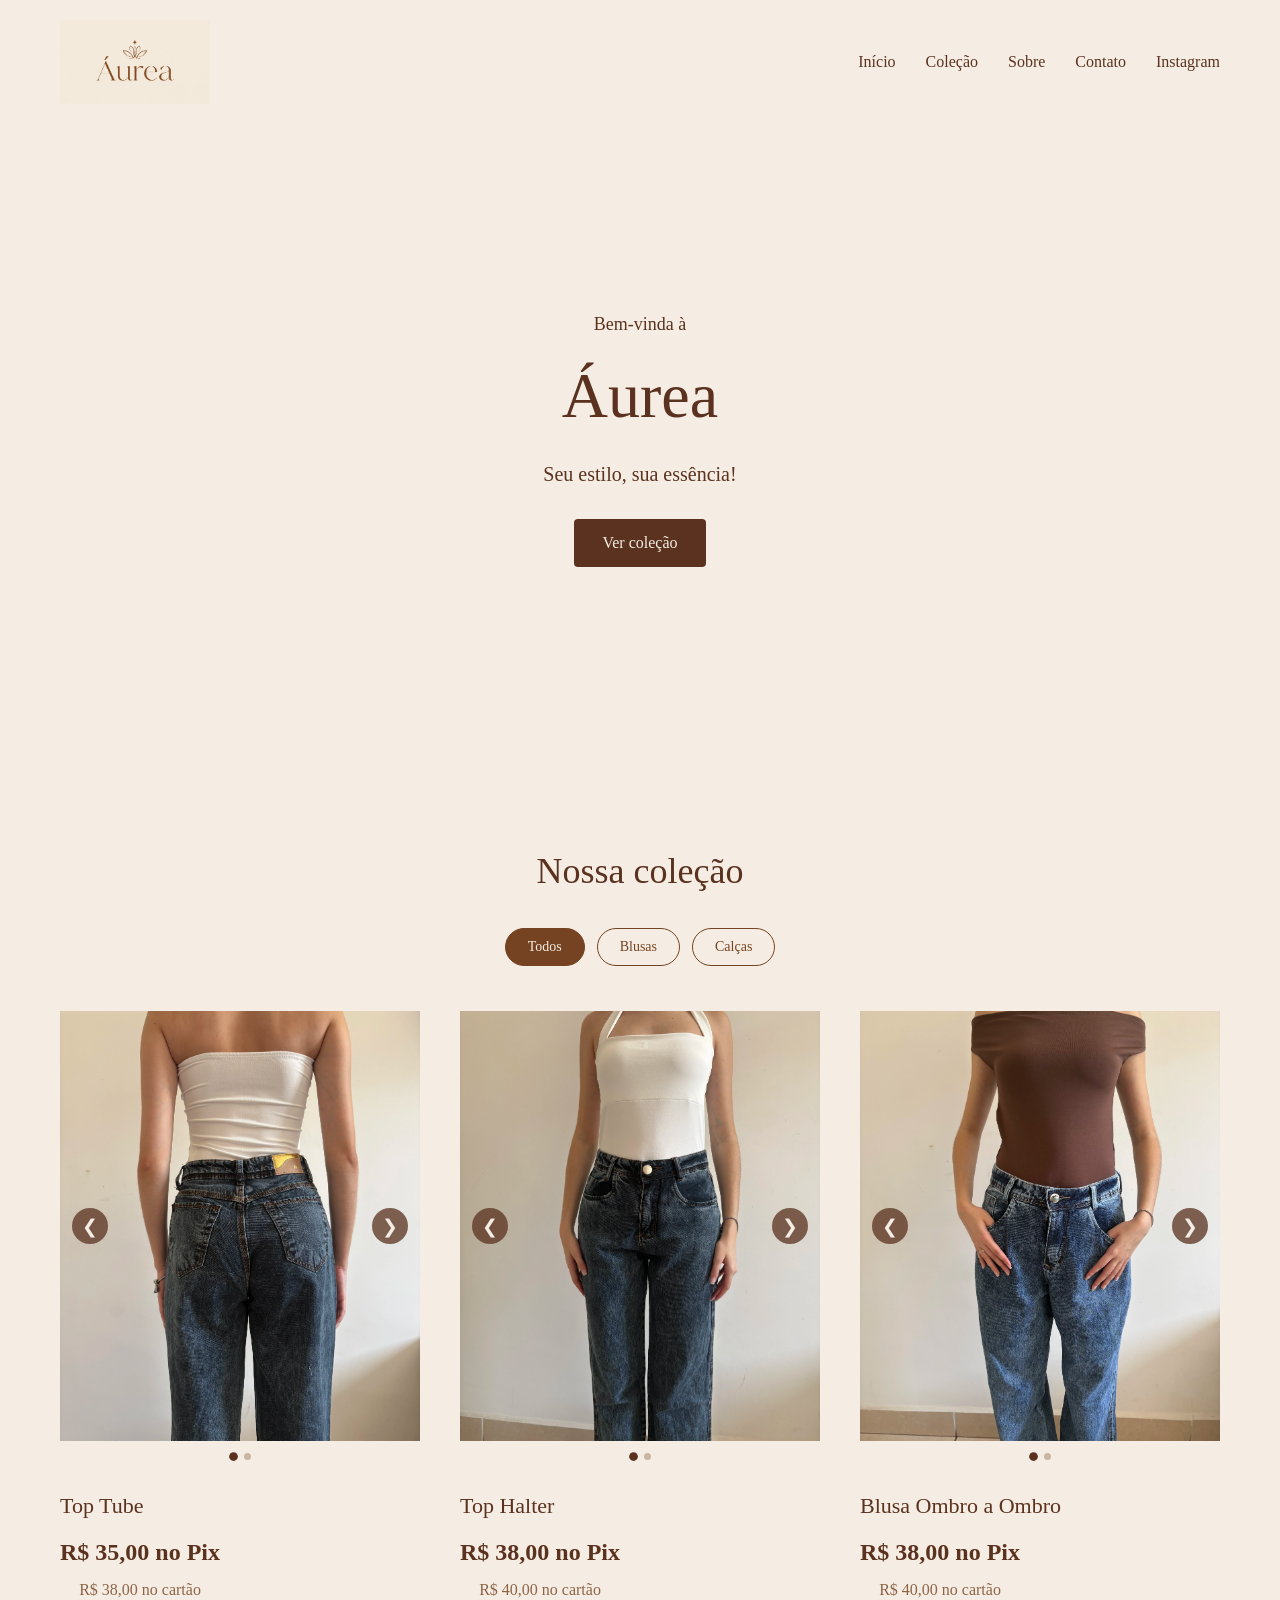
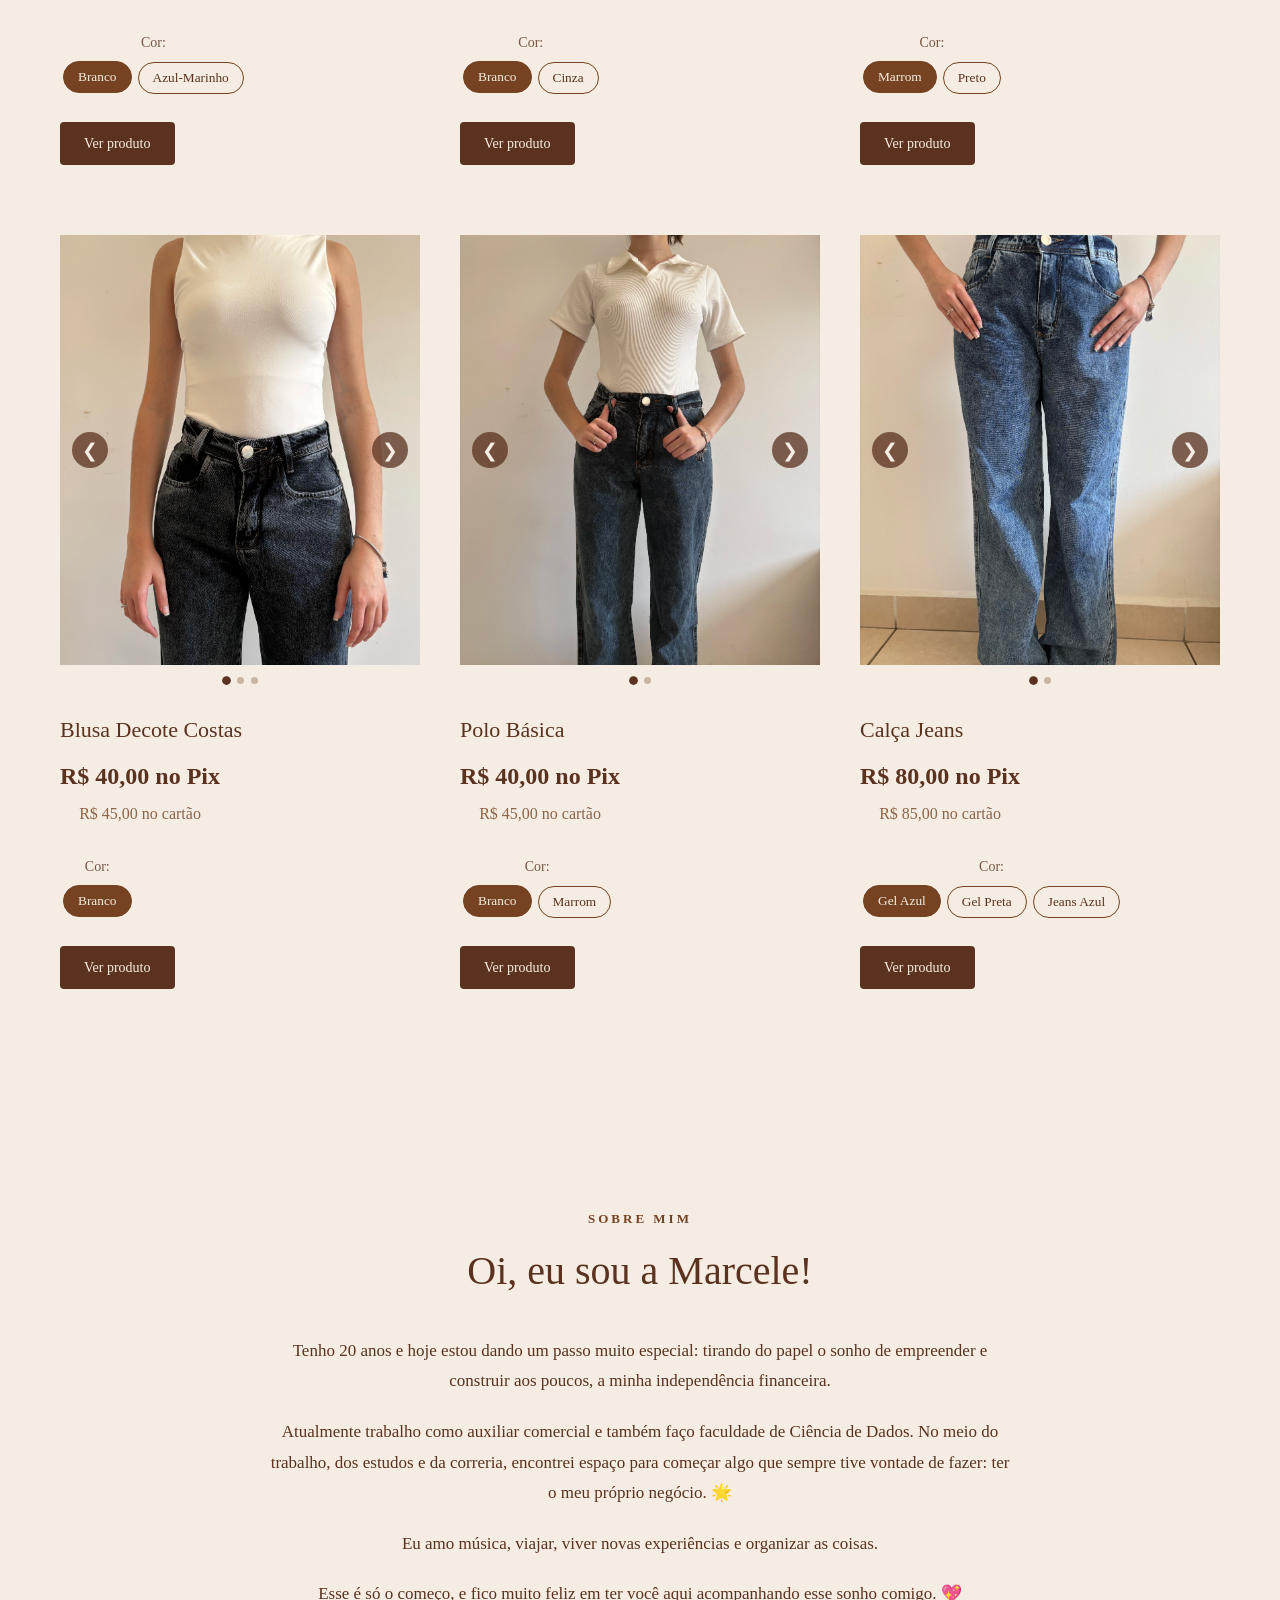
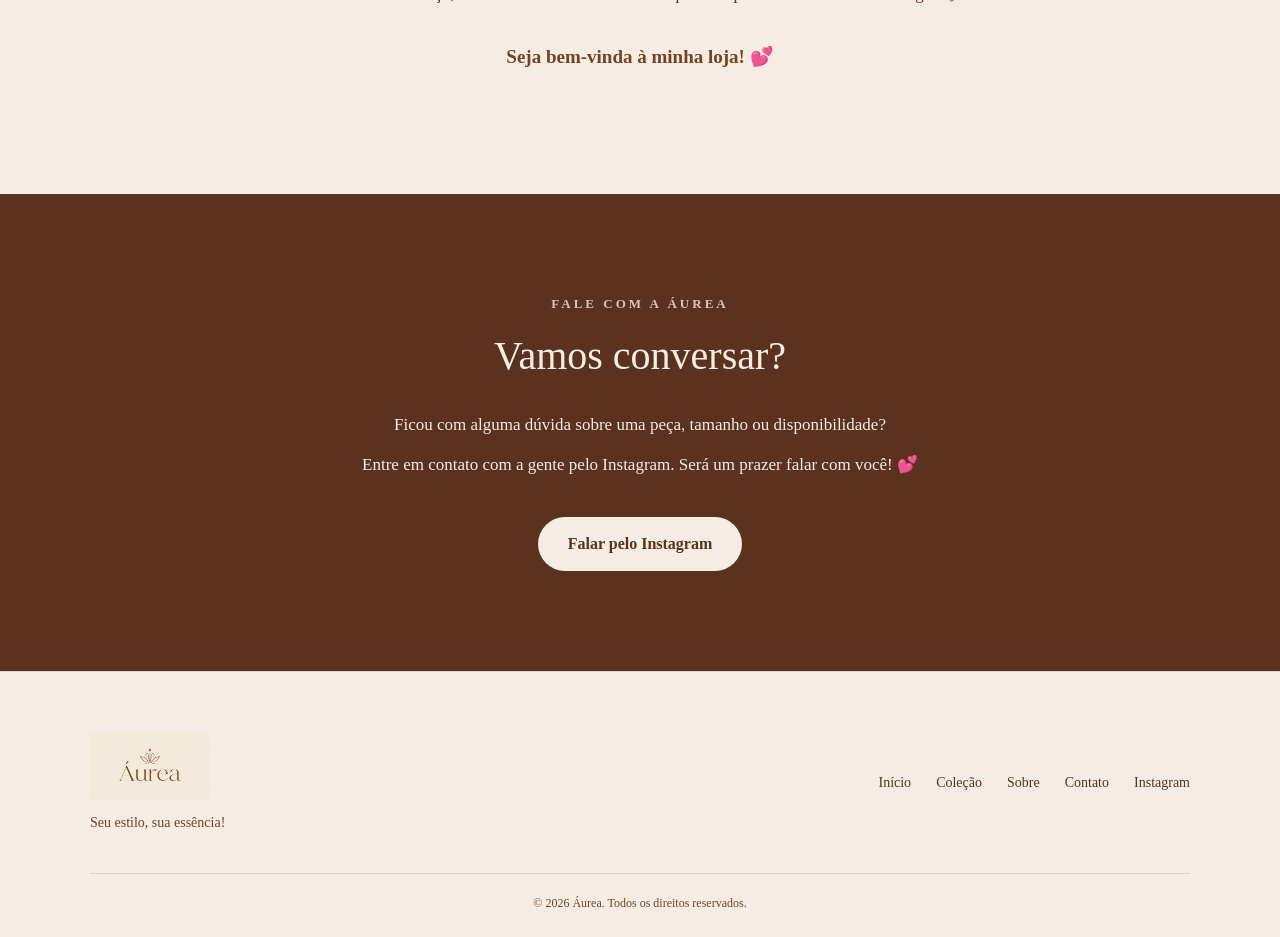
==== index.html @ 88d7d61d "Primeira versão do site Áurea" ====
<!DOCTYPE html>
<html lang="pt-BR">

<head>

    <!-- Configurações básicas da página -->
    <meta charset="UTF-8">

    <!-- Faz o site se adaptar ao celular -->
    <meta
        name="viewport"
        content="width=device-width, initial-scale=1.0"
    >

    <title>Áurea</title>

    <!-- Arquivo onde está todo o estilo do site -->
    <link rel="stylesheet" href="css/style.css">

</head>


<body>

    <!-- ==========================================
         CABEÇALHO
         ========================================== -->

    <header>

        <!-- Logo da Áurea -->
        <a href="index.html" class="logo">

            <img
                src="assets/images/logo/aurea-logo.png"
                alt="Logo Áurea"
            >

        </a>


        <!-- Botão que aparece somente no celular -->
        <button
            class="menu-mobile"
            type="button"
            aria-label="Abrir menu"
            aria-expanded="false"
        >
            ☰
        </button>


        <!-- Menu principal -->
        <nav id="menu-navegacao">

            <a href="#inicio">
                Início
            </a>

            <a href="#colecao">
                Coleção
            </a>

            <a href="#sobre">
                Sobre
            </a>

            <a href="#contato">
                Contato
            </a>

            <a
                href="https://www.instagram.com/useaurea.m/"
                target="_blank"
                rel="noopener noreferrer"
            >
                Instagram
            </a>

        </nav>

    </header>


    <main>

        <!-- ==========================================
             PARTE PRINCIPAL DO SITE
             ========================================== -->

        <section id="inicio">

            <p>
                Bem-vinda à
            </p>

            <h1>
                Áurea
            </h1>

            <p>
                Seu estilo, sua essência!
            </p>

            <a href="#colecao">
                Ver coleção
            </a>

        </section>


        <!-- ==========================================
             COLEÇÃO
             ========================================== -->

        <section id="colecao">

            <h2>
                Nossa coleção
            </h2>


            <!-- Botões para filtrar os produtos -->

            <div class="filtros-produtos">

                <button
                    type="button"
                    class="filtro ativo"
                    data-categoria="Todos"
                >
                    Todos
                </button>

                <button
                    type="button"
                    class="filtro"
                    data-categoria="Blusas"
                >
                    Blusas
                </button>

                <button
                    type="button"
                    class="filtro"
                    data-categoria="Calças"
                >
                    Calças
                </button>

            </div>


            <!--
                O JavaScript vai colocar os produtos
                aqui automaticamente.
            -->

            <div class="produtos"></div>

        </section>


        <!-- ==========================================
             SOBRE A MARCELE / ÁUREA
             ========================================== -->

        <section
            id="sobre"
            class="secao-sobre"
        >

            <div class="sobre-conteudo">

                <p class="sobre-subtitulo">
                    SOBRE MIM
                </p>

                <h2>
                    Oi, eu sou a Marcele!
                </h2>

                <p>
                    Tenho 20 anos e hoje estou dando
                    um passo muito especial: tirando
                    do papel o sonho de empreender e
                    construir aos poucos, a minha
                    independência financeira.
                </p>

                <p>
                    Atualmente trabalho como auxiliar
                    comercial e também faço faculdade
                    de Ciência de Dados. No meio do
                    trabalho, dos estudos e da correria,
                    encontrei espaço para começar algo
                    que sempre tive vontade de fazer:
                    ter o meu próprio negócio. 🌟
                </p>

                <p>
                    Eu amo música, viajar, viver novas
                    experiências e organizar as coisas.
                </p>

                <p>
                    Esse é só o começo, e fico muito
                    feliz em ter você aqui acompanhando
                    esse sonho comigo. 💖
                </p>

                <p>
                    Seja bem-vinda à minha loja! 💕
                </p>

            </div>

        </section>


        <!-- ==========================================
             CONTATO
             ========================================== -->

        <section
            id="contato"
            class="secao-contato"
        >

            <div class="contato-conteudo">

                <p class="contato-subtitulo">
                    FALE COM A ÁUREA
                </p>

                <h2>
                    Vamos conversar?
                </h2>

                <p>
                    Ficou com alguma dúvida sobre
                    uma peça, tamanho ou disponibilidade?
                </p>

                <p>
                    Entre em contato com a gente
                    pelo Instagram. Será um prazer
                    falar com você! 💕
                </p>

                <a
                    href="https://www.instagram.com/useaurea.m/"
                    target="_blank"
                    rel="noopener noreferrer"
                    class="botao-contato"
                >
                    Falar pelo Instagram
                </a>

            </div>

        </section>

    </main>


    <!-- ==========================================
         RODAPÉ
         ========================================== -->

    <footer class="rodape">

        <div class="rodape-conteudo">

            <div class="rodape-marca">

                <a href="#inicio">

                    <img
                        src="assets/images/logo/aurea-logo.png"
                        alt="Logo Áurea"
                    >

                </a>

                <p>
                    Seu estilo, sua essência!
                </p>

            </div>


            <div class="rodape-links">

                <a href="#inicio">
                    Início
                </a>

                <a href="#colecao">
                    Coleção
                </a>

                <a href="#sobre">
                    Sobre
                </a>

                <a href="#contato">
                    Contato
                </a>

                <a
                    href="https://www.instagram.com/useaurea.m/"
                    target="_blank"
                    rel="noopener noreferrer"
                >
                    Instagram
                </a>

            </div>

        </div>


        <div class="rodape-final">

            <p>
                © 2026 Áurea. Todos os direitos reservados.
            </p>

        </div>

    </footer>


    <!--
        Primeiro carregamos os dados dos produtos.
        Depois carregamos o JavaScript principal.
    -->

    <script src="js/produtos.js"></script>
    <script src="js/script.js"></script>

</body>

</html>
---- css/style.css ----
/* ==========================================
   RESET
   Tiro alguns estilos padrões do navegador
   ========================================== */

* {
    margin: 0;
    padding: 0;
    box-sizing: border-box;
}


/* ==========================================
   BODY
   Estilo geral do site
   ========================================== */

body {
    background-color: #F5EDE3;
    color: #5A321F;
    font-family: Georgia, serif;
    line-height: 1.5;
}


/* ==========================================
   HEADER
   ========================================== */

header {
    width: 100%;
    padding: 20px 60px;

    display: flex;
    align-items: center;
    justify-content: space-between;
}


header img {
    width: 150px;
    display: block;
}


/* ==========================================
   MENU
   ========================================== */

nav {
    display: flex;
    gap: 30px;
}


nav a {
    color: #5A321F;
    text-decoration: none;
    font-size: 16px;

    transition: color 0.3s ease;
}


nav a:hover {
    color: #754321;
}


/* ==========================================
   HERO
   ========================================== */

#inicio {
    min-height: 70vh;

    display: flex;
    flex-direction: column;
    align-items: center;
    justify-content: center;

    text-align: center;

    padding: 60px 20px;
}


#inicio p:first-child {
    font-size: 18px;
    margin-bottom: 10px;
}


#inicio h1 {
    font-size: 64px;
    font-weight: normal;
    margin-bottom: 15px;
}


#inicio h1 + p {
    font-size: 20px;
    margin-bottom: 30px;
}


#inicio a {
    display: inline-block;

    padding: 12px 28px;

    background-color: #5A321F;
    color: #F5EDE3;

    text-decoration: none;
    border-radius: 4px;

    transition:
        background-color 0.3s ease,
        transform 0.3s ease;
}


#inicio a:hover {
    background-color: #754321;
    transform: translateY(-2px);
}


/* ==========================================
   COLEÇÃO
   ========================================== */

#colecao {
    padding: 90px 60px;
}


#colecao h2 {
    text-align: center;

    font-size: 36px;
    font-weight: normal;

    margin-bottom: 30px;
}


/* ==========================================
   FILTROS
   ========================================== */

.filtros-produtos {
    display: flex;
    justify-content: center;
    align-items: center;

    gap: 12px;

    margin: 0 0 45px;
}


.filtro {
    padding: 10px 22px;

    border: 1px solid #754321;
    border-radius: 30px;

    background-color: transparent;
    color: #754321;

    font-family: inherit;
    font-size: 14px;

    cursor: pointer;

    transition: 0.3s ease;
}


.filtro:hover,
.filtro.ativo {
    background-color: #754321;
    color: #F5EDE3;
}


/* ==========================================
   GRID DOS PRODUTOS
   ========================================== */

.produtos {
    display: grid;

    grid-template-columns:
        repeat(3, 1fr);

    gap: 40px;

    max-width: 1200px;

    margin: 0 auto;
}


/* ==========================================
   CARD
   ========================================== */

.produto {
    background-color: #F5EDE3;

    text-align: center;

    padding-bottom: 30px;

    transition:
        transform 0.3s ease,
        box-shadow 0.3s ease;
}


.produto:hover {
    transform: translateY(-4px);

    box-shadow:
        0 12px 30px
        rgba(90, 50, 31, 0.08);
}


/* ==========================================
   IMAGEM DO CARD
   ========================================== */

.produto > .produto-imagem {
    position: relative;

    width: 100%;
    height: 430px;

    overflow: hidden;

    background-color: #EDE1D4;
}


.produto > .produto-imagem img {
    width: 100%;
    height: 100%;

    object-fit: cover;

    display: block;

    transition:
        transform 0.5s ease;
}


.produto:hover
> .produto-imagem img {
    transform: scale(1.02);
}


/* ==========================================
   SETAS
   ========================================== */

.seta {
    position: absolute;

    top: 50%;

    transform:
        translateY(-50%);

    width: 36px;
    height: 36px;

    border: none;
    border-radius: 50%;

    background-color:
        rgba(90, 50, 31, 0.75);

    color: #F5EDE3;

    font-size: 19px;

    line-height: 1;

    cursor: pointer;

    z-index: 2;

    display: flex;
    align-items: center;
    justify-content: center;

    transition:
        background-color 0.3s ease,
        transform 0.3s ease;
}


.seta:hover {
    background-color: #754321;

    transform:
        translateY(-50%)
        scale(1.08);
}


.seta-esquerda {
    left: 12px;
}


.seta-direita {
    right: 12px;
}


/* ==========================================
   INDICADORES
   ========================================== */

.indicadores {
    display: flex;

    justify-content: center;
    align-items: center;

    gap: 7px;

    height: 30px;

    margin-top: 0;
    margin-bottom: 18px;
}


.indicador {
    width: 7px;
    height: 7px;

    padding: 0;

    border: none;
    border-radius: 50%;

    background-color: #C8B5A3;

    cursor: pointer;

    transition:
        transform 0.3s ease,
        background-color 0.3s ease;
}


.indicador:hover {
    transform: scale(1.3);
}


.indicador.ativo {
    background-color: #5A321F;

    transform: scale(1.25);
}


/* ==========================================
   INFORMAÇÕES DO PRODUTO
   ========================================== */

.produto h3 {
    font-size: 22px;
    font-weight: normal;

    margin-bottom: 12px;

    transition:
        color 0.3s ease;
}


.produto h3:hover {
    color: #754321;
}


/* ==========================================
   PREÇOS
   ========================================== */

.precos {
    margin-bottom: 20px;
}


.preco-pix {
    font-size: 20px;
    font-weight: bold;

    margin-bottom: 3px;
}


.preco-cartao {
    font-size: 14px;
    opacity: 0.8;
}


/* ==========================================
   CORES
   ========================================== */

.cores {
    margin-bottom: 22px;
}


.cores p {
    margin-bottom: 9px;

    font-size: 14px;

    opacity: 0.8;
}


.cores button {
    background-color: transparent;

    border: 1px solid #754321;

    color: #5A321F;

    padding: 7px 14px;

    margin: 0 3px 6px;

    cursor: pointer;

    border-radius: 20px;

    font-family: Georgia, serif;

    transition:
        background-color 0.3s ease,
        color 0.3s ease,
        transform 0.3s ease;
}


.cores button:hover,
.cores button.selecionada {
    background-color: #754321;
    color: #F5EDE3;

    transform: translateY(-1px);
}


/* ==========================================
   BOTÃO VER PRODUTO
   ========================================== */

.botao-instagram {
    display: inline-block;

    padding: 11px 24px;

    background-color: #5A321F;
    color: #F5EDE3;

    text-decoration: none;

    border-radius: 4px;

    font-size: 14px;

    transition:
        background-color 0.3s ease,
        transform 0.3s ease;
}


.botao-instagram:hover {
    background-color: #754321;

    transform: translateY(-2px);
}


/* ==========================================
   PRODUTO SEM ESTOQUE / FILTRO VAZIO
   ========================================== */

.mensagem-sem-produtos {
    grid-column: 1 / -1;

    text-align: center;

    padding: 50px 20px;

    color: #754321;
}


/* ==========================================
   PÁGINA INDIVIDUAL
   ========================================== */

.pagina-produto {
    max-width: 1200px;

    margin: 0 auto;

    padding: 80px 40px;
}


.produto-detalhes {
    display: grid;

    grid-template-columns:
        1.2fr 1fr;

    gap: 70px;

    align-items: center;
}


/* ==========================================
   GALERIA DO PRODUTO
   ========================================== */

.produto-galeria {
    width: 100%;
}


.produto-detalhes
.produto-imagem {
    position: relative;

    width: 100%;

    height: 600px;

    display: flex;

    align-items: center;
    justify-content: center;

    overflow: hidden;

    background-color: #F5EDE3;
}


.produto-detalhes
.produto-imagem img {
    width: 100%;
    height: 100%;

    object-fit: contain;

    display: block;
}


/* ==========================================
   SETAS DA PÁGINA DE PRODUTO
   ========================================== */

.produto-detalhes
.produto-imagem
.seta {
    width: 45px;
    height: 45px;

    background-color:
        rgba(90, 50, 31, 0.85);

    font-size: 22px;
}


.produto-detalhes
.produto-imagem
.seta-esquerda {
    left: 20px;
}


.produto-detalhes
.produto-imagem
.seta-direita {
    right: 20px;
}


/* ==========================================
   INFORMAÇÕES DA PÁGINA DE PRODUTO
   ========================================== */

.produto-informacoes {
    display: flex;

    flex-direction: column;

    align-items: flex-start;
}


.produto-informacoes h1 {
    margin: 0 0 25px;

    color: #5A321F;

    font-size: 42px;

    font-weight: 500;
}


/* ==========================================
   PREÇOS DA PÁGINA DE PRODUTO
   ========================================== */

.produto-informacoes
.precos {
    margin-bottom: 30px;
}


.produto-informacoes
.preco-pix {
    margin: 0 0 8px;

    color: #5A321F;

    font-size: 24px;

    font-weight: 600;
}


.produto-informacoes
.preco-cartao {
    margin: 0;

    color: #754321;

    font-size: 16px;
}


/* ==========================================
   TAMANHOS
   ========================================== */

.tamanhos {
    margin-bottom: 30px;
}


.tamanhos > p {
    margin: 0 0 12px;

    color: #5A321F;

    font-size: 16px;

    font-weight: 600;
}


.tamanhos button {
    min-width: 50px;

    margin-right: 8px;
    margin-bottom: 8px;

    padding: 10px 16px;

    border: 1px solid #754321;

    border-radius: 25px;

    background-color: transparent;

    color: #5A321F;

    font-family: inherit;

    font-size: 14px;

    cursor: pointer;

    transition: 0.3s ease;
}


.tamanhos button:hover,
.tamanhos button.selecionado {
    background-color: #5A321F;

    color: #F5EDE3;

    transform: translateY(-1px);
}


/* ==========================================
   BOTÃO COMPRAR
   ========================================== */

.botao-comprar {
    display: inline-flex;

    align-items: center;
    justify-content: center;

    width: 100%;

    max-width: 320px;

    padding: 15px 25px;

    border-radius: 30px;

    background-color: #5A321F;

    color: #F5EDE3;

    text-decoration: none;

    font-size: 16px;

    font-weight: 600;

    transition: 0.3s ease;
}


.botao-comprar:hover {
    background-color: #754321;

    transform: translateY(-2px);
}


/* ==========================================
   VOLTAR
   ========================================== */

.voltar-colecao {
    margin-top: 20px;

    color: #754321;

    text-decoration: none;

    font-size: 14px;

    transition: 0.3s ease;
}


.voltar-colecao:hover {
    color: #5A321F;
}


/* ==========================================
   PRODUTO NÃO ENCONTRADO
   ========================================== */

.produto-nao-encontrado {
    text-align: center;

    padding: 100px 20px;
}


.produto-nao-encontrado h1 {
    margin-bottom: 15px;
}


.produto-nao-encontrado p {
    margin-bottom: 25px;

    color: #754321;
}


.produto-nao-encontrado a {
    color: #5A321F;

    text-decoration: none;

    font-weight: 600;
}


/* ==========================================
   SOBRE
   ========================================== */

.secao-sobre {
    padding: 100px 40px;

    background-color: #F5EDE3;
}


.sobre-conteudo {
    max-width: 850px;

    margin: 0 auto;

    text-align: center;
}


.sobre-subtitulo {
    margin: 0 0 12px;

    color: #754321;

    font-size: 13px;

    font-weight: 600;

    letter-spacing: 3px;
}


.sobre-conteudo h2 {
    margin: 0 0 35px;

    color: #5A321F;

    font-size: 40px;

    font-weight: 500;
}


.sobre-conteudo
p:not(.sobre-subtitulo) {
    margin: 0 auto 20px;

    max-width: 750px;

    color: #5A321F;

    font-size: 17px;

    line-height: 1.8;
}


.sobre-conteudo
p:last-child {
    margin-top: 30px;

    color: #754321;

    font-size: 19px;

    font-weight: 600;
}


/* ==========================================
   CONTATO
   ========================================== */

.secao-contato {
    padding: 100px 40px;

    background-color: #5A321F;

    text-align: center;
}


.contato-conteudo {
    max-width: 700px;

    margin: 0 auto;
}


.contato-subtitulo {
    margin: 0 0 12px;

    color: #D9C5B3;

    font-size: 13px;

    font-weight: 600;

    letter-spacing: 3px;
}


.contato-conteudo h2 {
    margin: 0 0 25px;

    color: #F5EDE3;

    font-size: 40px;

    font-weight: 500;
}


.contato-conteudo
p:not(.contato-subtitulo) {
    margin: 0 auto 12px;

    color: #F5EDE3;

    font-size: 17px;

    line-height: 1.7;
}


.botao-contato {
    display: inline-flex;

    align-items: center;
    justify-content: center;

    margin-top: 25px;

    padding: 15px 30px;

    border-radius: 30px;

    background-color: #F5EDE3;

    color: #5A321F;

    text-decoration: none;

    font-size: 16px;

    font-weight: 600;

    transition: 0.3s ease;
}


.botao-contato:hover {
    background-color: #754321;

    color: #F5EDE3;

    transform: translateY(-2px);
}


/* ==========================================
   RODAPÉ
   ========================================== */

.rodape {
    padding: 60px 40px 25px;

    background-color: #F5EDE3;

    border-top:
        1px solid
        rgba(90, 50, 31, 0.15);
}


.rodape-conteudo {
    max-width: 1100px;

    margin: 0 auto;

    display: flex;

    justify-content: space-between;

    align-items: center;

    gap: 40px;
}


.rodape-marca {
    display: flex;

    flex-direction: column;

    align-items: flex-start;
}


.rodape-marca img {
    width: 120px;

    height: auto;

    display: block;
}


.rodape-marca p {
    margin: 12px 0 0;

    color: #754321;

    font-size: 14px;
}


.rodape-links {
    display: flex;

    align-items: center;

    gap: 25px;

    flex-wrap: wrap;

    justify-content: flex-end;
}


.rodape-links a {
    color: #5A321F;

    text-decoration: none;

    font-size: 14px;

    transition: 0.3s ease;
}


.rodape-links a:hover {
    color: #754321;
}


.rodape-final {
    max-width: 1100px;

    margin: 40px auto 0;

    padding-top: 20px;

    border-top:
        1px solid
        rgba(90, 50, 31, 0.15);

    text-align: center;
}


.rodape-final p {
    color: #754321;

    font-size: 12px;
}


/* ==========================================
   MENU MOBILE
   ========================================== */

.menu-mobile {
    display: none;

    border: none;

    background: transparent;

    color: #5A321F;

    font-size: 28px;

    cursor: pointer;

    padding: 5px;
}


/* ==========================================
   TABLET
   ========================================== */

@media (max-width: 900px) {

    header {
        padding: 20px 30px;
    }


    #colecao {
        padding: 70px 30px;
    }


    .produtos {
        grid-template-columns:
            repeat(2, 1fr);

        gap: 30px;
    }


    .produto > .produto-imagem {
        height: 420px;
    }


    .produto-detalhes {
        grid-template-columns: 1fr;

        gap: 40px;
    }


    .produto-detalhes
    .produto-imagem {
        height: 550px;
    }


    .produto-informacoes {
        align-items: center;

        text-align: center;
    }

}


/* ==========================================
   CELULAR
   ========================================== */

@media (max-width: 700px) {

    header {
        position: relative;

        display: flex;

        align-items: center;

        justify-content: space-between;

        padding: 18px 20px;
    }


    header img {
        width: 130px;
    }


    .menu-mobile {
        display: block;
    }


    header nav {
        display: none;

        position: absolute;

        top: 100%;
        left: 0;

        width: 100%;

        padding: 20px;

        background-color: #F5EDE3;

        border-top:
            1px solid
            rgba(90, 50, 31, 0.15);

        box-shadow:
            0 10px 20px
            rgba(90, 50, 31, 0.08);

        flex-direction: column;

        align-items: center;

        gap: 20px;

        z-index: 100;
    }


    header nav.menu-aberto {
        display: flex;
    }


    header nav a {
        font-size: 16px;
    }


    #inicio {
        min-height: 60vh;

        padding: 50px 20px;
    }


    #inicio h1 {
        font-size: 52px;
    }


    #inicio h1 + p {
        font-size: 18px;
    }


    #colecao {
        padding: 60px 20px;
    }


    #colecao h2 {
        font-size: 30px;
    }


    .filtros-produtos {
        gap: 8px;

        margin-bottom: 30px;
    }


    .filtro {
        padding: 9px 17px;

        font-size: 13px;
    }


    .produtos {
        grid-template-columns: 1fr;

        gap: 50px;
    }


    .produto > .produto-imagem {
        height: 500px;
    }


    .pagina-produto {
        padding: 50px 20px;
    }


    .produto-detalhes {
        gap: 35px;
    }


    .produto-detalhes
    .produto-imagem {
        height: auto;

        aspect-ratio: 4 / 5;
    }


    .produto-informacoes {
        text-align: center;
    }


    .produto-informacoes h1 {
        font-size: 30px;
    }


    .produto-informacoes
    .preco-pix {
        font-size: 21px;
    }


    .produto-detalhes
    .produto-imagem
    .seta {
        width: 38px;
        height: 38px;

        font-size: 18px;
    }


    .produto-detalhes
    .produto-imagem
    .seta-esquerda {
        left: 10px;
    }


    .produto-detalhes
    .produto-imagem
    .seta-direita {
        right: 10px;
    }


    .botao-comprar {
        width: 100%;

        max-width: 100%;
    }


    .voltar-colecao {
        display: block;

        margin-top: 25px;
    }


    .secao-sobre {
        padding: 70px 20px;
    }


    .sobre-conteudo h2 {
        font-size: 32px;

        margin-bottom: 25px;
    }


    .sobre-conteudo
    p:not(.sobre-subtitulo) {
        font-size: 16px;

        line-height: 1.7;
    }


    .secao-contato {
        padding: 70px 20px;
    }


    .contato-conteudo h2 {
        font-size: 32px;
    }


    .contato-conteudo
    p:not(.contato-subtitulo) {
        font-size: 16px;
    }


    .rodape {
        padding: 50px 20px 20px;
    }


    .rodape-conteudo {
        flex-direction: column;

        text-align: center;
    }


    .rodape-marca {
        align-items: center;
    }


    .rodape-links {
        justify-content: center;

        gap: 18px;
    }

}

/* ==========================================
   DISPONIBILIDADE DO TAMANHO
   Como as peças atualmente são tamanho P,
   prefiro mostrar uma mensagem para a cliente
   consultar a disponibilidade.
   ========================================== */

.disponibilidade-tamanho {
    margin-bottom: 30px;
}


.disponibilidade-tamanho p {
    margin: 0 0 6px;

    color: #5A321F;

    font-size: 16px;

    font-weight: 600;
}


.disponibilidade-tamanho span {
    display: block;

    color: #754321;

    font-size: 14px;

    font-style: italic;
}

/* ==========================================
   ESTOQUE / PRODUTO ESGOTADO
   ========================================== */


/* Etiqueta que aparece sobre a foto
   quando todas as cores acabaram */

.produto-esgotado {
    position: absolute;

    top: 15px;
    left: 15px;

    z-index: 5;

    padding: 8px 14px;

    background-color: #5A321F;
    color: #F5EDE3;

    font-size: 12px;
    font-weight: 600;

    letter-spacing: 1px;

    border-radius: 4px;
}


/* A imagem fica um pouco mais apagada
   quando o produto inteiro está esgotado */

.produto:has(.produto-esgotado)
.produto-imagem img {
    opacity: 0.65;
}


/* ==========================================
   COR ESGOTADA
   ========================================== */

.cores button.esgotada {
    position: relative;

    opacity: 0.5;

    cursor: not-allowed;

    text-decoration: line-through;
}


/* ==========================================
   STATUS NA PÁGINA DO PRODUTO
   ========================================== */

.status-produto {
    margin-bottom: 25px;

    font-size: 13px;

    font-weight: 600;

    letter-spacing: 1px;
}


/* Produto disponível */

.status-produto.disponivel {
    color: #754321;
}


/* Produto ou cor esgotada */

.status-produto.esgotado {
    color: #8B3A32;
}


/* ==========================================
   BOTÃO DESATIVADO
   ========================================== */

.botao-comprar.desativado {
    opacity: 0.5;

    cursor: not-allowed;

    pointer-events: none;
}
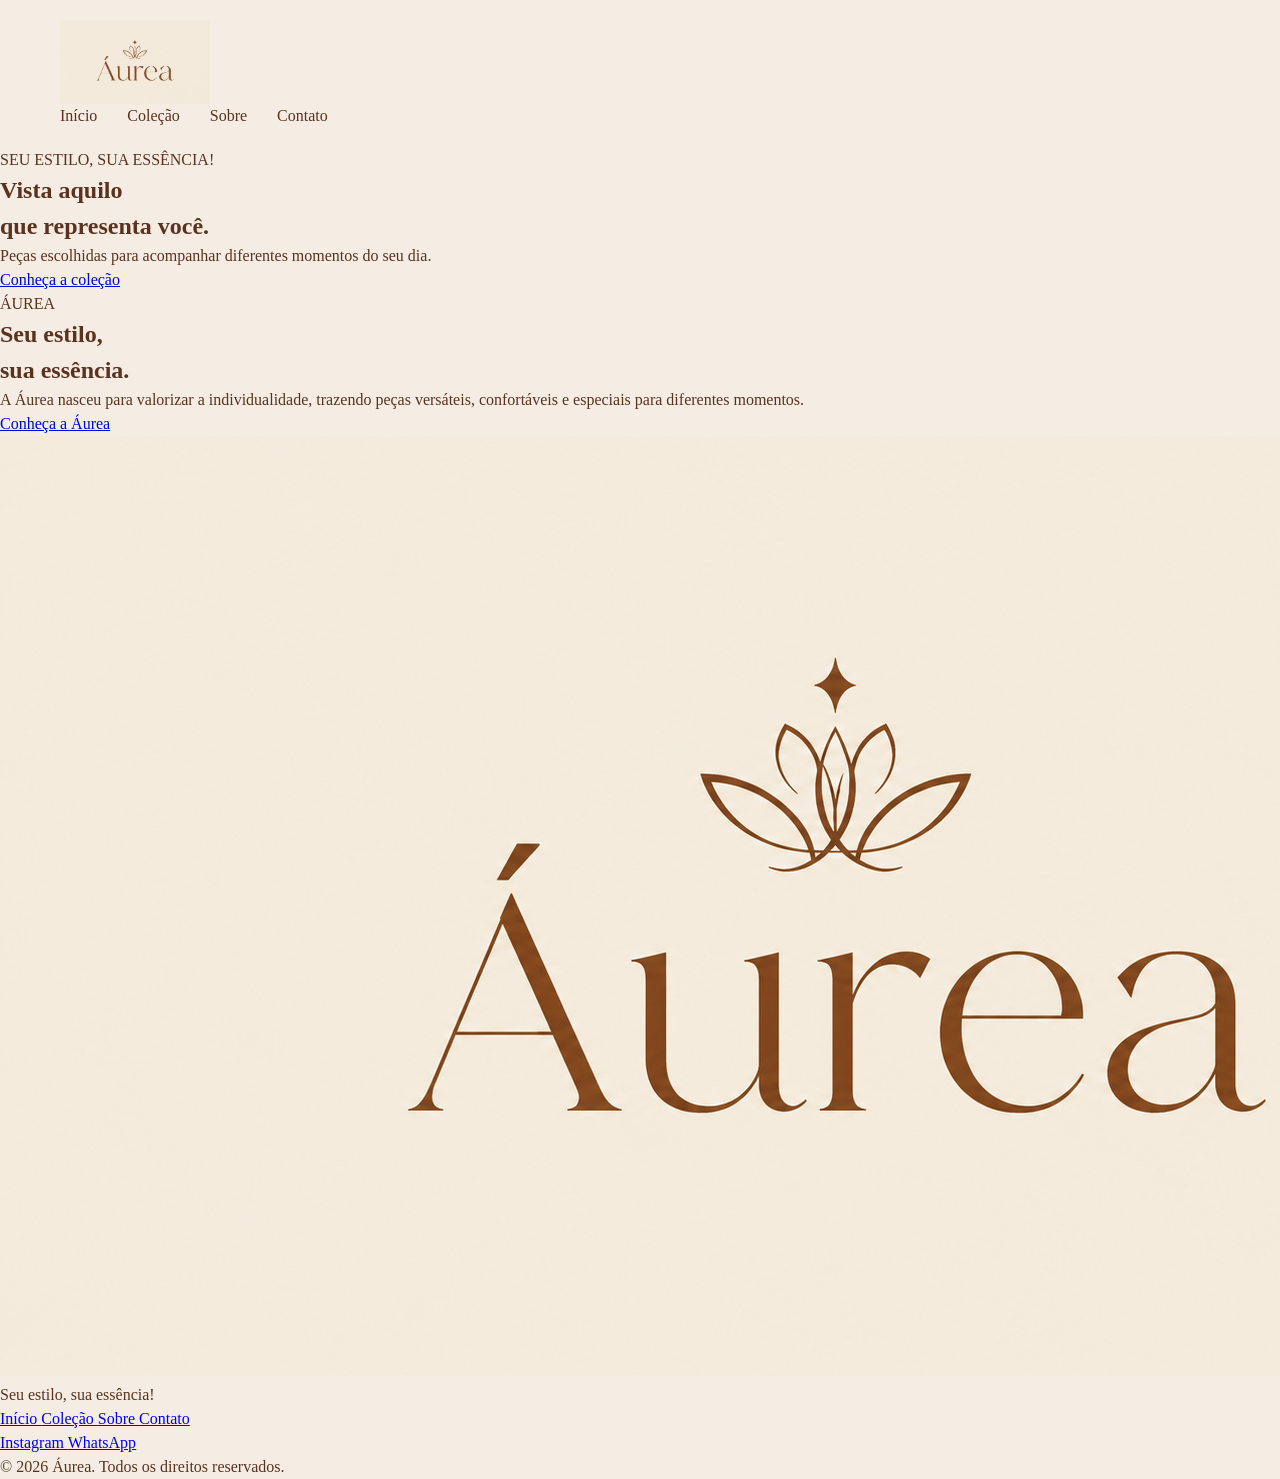
==== commit 25d8be21: "Corrige página inicial e separa coleção" ====
--- a/index.html
+++ b/index.html
@@ -2,326 +2,213 @@
 <html lang="pt-BR">
 
 <head>
-
-    <!-- Configurações básicas da página -->
     <meta charset="UTF-8">
 
-    <!-- Faz o site se adaptar ao celular -->
+    <!-- Eu deixo essa configuração para o site funcionar corretamente no celular. -->
+    <meta name="viewport" content="width=device-width, initial-scale=1.0">
+
+    <title>Áurea | MODA FEMININA</title>
+
     <meta
-        name="viewport"
-        content="width=device-width, initial-scale=1.0"
+        name="description"
+        content="Áurea — moda feminina, estilo e essência. Conheça nossa coleção."
     >
 
-    <title>Áurea</title>
-
-    <!-- Arquivo onde está todo o estilo do site -->
     <link rel="stylesheet" href="css/style.css">
-
 </head>
 
-
 <body>
 
-    <!-- ==========================================
-         CABEÇALHO
-         ========================================== -->
-
-    <header>
-
-        <!-- Logo da Áurea -->
-        <a href="index.html" class="logo">
-
-            <img
-                src="assets/images/logo/aurea-logo.png"
-                alt="Logo Áurea"
+    <!-- Eu uso este cabeçalho em todas as páginas principais da Áurea. -->
+    <header class="header">
+
+        <div class="header-container">
+
+            <a href="index.html" class="logo-link">
+
+                <img
+                    src="assets/images/logo/aurea-logo.png"
+                    alt="Áurea"
+                    class="logo"
+                >
+
+            </a>
+
+
+            <button
+                class="menu-mobile"
+                type="button"
+                aria-label="Abrir menu"
+                aria-expanded="false"
             >
 
-        </a>
-
-
-        <!-- Botão que aparece somente no celular -->
-        <button
-            class="menu-mobile"
-            type="button"
-            aria-label="Abrir menu"
-            aria-expanded="false"
-        >
-            ☰
-        </button>
-
-
-        <!-- Menu principal -->
-        <nav id="menu-navegacao">
-
-            <a href="#inicio">
-                Início
-            </a>
-
-            <a href="#colecao">
-                Coleção
-            </a>
-
-            <a href="#sobre">
-                Sobre
-            </a>
-
-            <a href="#contato">
-                Contato
-            </a>
-
-            <a
-                href="https://www.instagram.com/useaurea.m/"
-                target="_blank"
-                rel="noopener noreferrer"
-            >
-                Instagram
-            </a>
-
-        </nav>
+                <span></span>
+                <span></span>
+                <span></span>
+
+            </button>
+
+
+            <nav class="nav">
+
+                <a href="index.html">
+                    Início
+                </a>
+
+                <a href="colecao.html">
+                    Coleção
+                </a>
+
+                <a href="sobre.html">
+                    Sobre
+                </a>
+
+                <a href="contato.html">
+                    Contato
+                </a>
+
+            </nav>
+
+        </div>
 
     </header>
 
 
     <main>
 
-        <!-- ==========================================
-             PARTE PRINCIPAL DO SITE
-             ========================================== -->
-
-        <section id="inicio">
-
-            <p>
-                Bem-vinda à
-            </p>
-
-            <h1>
-                Áurea
-            </h1>
-
-            <p>
-                Seu estilo, sua essência!
-            </p>
-
-            <a href="#colecao">
-                Ver coleção
-            </a>
+        <!-- Eu uso esta primeira área para apresentar a identidade da Áurea. -->
+        <section class="hero">
+
+            <div class="hero-conteudo">
+
+                <p class="hero-subtitulo">
+                    SEU ESTILO, SUA ESSÊNCIA!
+                </p>
+
+
+                <h1>
+                    Vista aquilo<br>
+                    que representa você.
+                </h1>
+
+
+                <p>
+                    Peças escolhidas para acompanhar
+                    diferentes momentos do seu dia.
+                </p>
+
+
+                <!-- Eu mando a pessoa para a página exclusiva da coleção. -->
+                <a
+                    href="colecao.html"
+                    class="botao-principal"
+                >
+                    Conheça a coleção
+                </a>
+
+            </div>
 
         </section>
 
 
-        <!-- ==========================================
-             COLEÇÃO
-             ========================================== -->
-
-        <section id="colecao">
-
-            <h2>
-                Nossa coleção
-            </h2>
-
-
-            <!-- Botões para filtrar os produtos -->
-
-            <div class="filtros-produtos">
-
-                <button
-                    type="button"
-                    class="filtro ativo"
-                    data-categoria="Todos"
-                >
-                    Todos
-                </button>
-
-                <button
-                    type="button"
-                    class="filtro"
-                    data-categoria="Blusas"
-                >
-                    Blusas
-                </button>
-
-                <button
-                    type="button"
-                    class="filtro"
-                    data-categoria="Calças"
-                >
-                    Calças
-                </button>
-
-            </div>
-
-
-            <!--
-                O JavaScript vai colocar os produtos
-                aqui automaticamente.
-            -->
-
-            <div class="produtos"></div>
+        <!-- Eu uso esta seção para apresentar a proposta da marca. -->
+        <section class="essencia">
+
+            <div class="essencia-conteudo">
+
+                <span>
+                    ÁUREA
+                </span>
+
+
+                <h2>
+                    Seu estilo,<br>
+                    sua essência.
+                </h2>
+
+
+                <p>
+                    A Áurea nasceu para valorizar a individualidade,
+                    trazendo peças versáteis, confortáveis e especiais
+                    para diferentes momentos.
+                </p>
+
+
+                <a
+                    href="sobre.html"
+                    class="botao-secundario"
+                >
+                    Conheça a Áurea
+                </a>
+
+            </div>
 
         </section>
 
-
-        <!-- ==========================================
-             SOBRE A MARCELE / ÁUREA
-             ========================================== -->
-
-        <section
-            id="sobre"
-            class="secao-sobre"
-        >
-
-            <div class="sobre-conteudo">
-
-                <p class="sobre-subtitulo">
-                    SOBRE MIM
-                </p>
-
-                <h2>
-                    Oi, eu sou a Marcele!
-                </h2>
+    </main>
+
+
+    <footer class="footer">
+
+        <div class="footer-conteudo">
+
+            <div class="footer-marca">
+
+                <img
+                    src="assets/images/logo/aurea-logo.png"
+                    alt="Áurea"
+                >
+
 
                 <p>
-                    Tenho 20 anos e hoje estou dando
-                    um passo muito especial: tirando
-                    do papel o sonho de empreender e
-                    construir aos poucos, a minha
-                    independência financeira.
-                </p>
-
-                <p>
-                    Atualmente trabalho como auxiliar
-                    comercial e também faço faculdade
-                    de Ciência de Dados. No meio do
-                    trabalho, dos estudos e da correria,
-                    encontrei espaço para começar algo
-                    que sempre tive vontade de fazer:
-                    ter o meu próprio negócio. 🌟
-                </p>
-
-                <p>
-                    Eu amo música, viajar, viver novas
-                    experiências e organizar as coisas.
-                </p>
-
-                <p>
-                    Esse é só o começo, e fico muito
-                    feliz em ter você aqui acompanhando
-                    esse sonho comigo. 💖
-                </p>
-
-                <p>
-                    Seja bem-vinda à minha loja! 💕
-                </p>
-
-            </div>
-
-        </section>
-
-
-        <!-- ==========================================
-             CONTATO
-             ========================================== -->
-
-        <section
-            id="contato"
-            class="secao-contato"
-        >
-
-            <div class="contato-conteudo">
-
-                <p class="contato-subtitulo">
-                    FALE COM A ÁUREA
-                </p>
-
-                <h2>
-                    Vamos conversar?
-                </h2>
-
-                <p>
-                    Ficou com alguma dúvida sobre
-                    uma peça, tamanho ou disponibilidade?
-                </p>
-
-                <p>
-                    Entre em contato com a gente
-                    pelo Instagram. Será um prazer
-                    falar com você! 💕
-                </p>
+                    Seu estilo, sua essência!
+                </p>
+
+            </div>
+
+
+            <div class="footer-links">
+
+                <a href="index.html">
+                    Início
+                </a>
+
+                <a href="colecao.html">
+                    Coleção
+                </a>
+
+                <a href="sobre.html">
+                    Sobre
+                </a>
+
+                <a href="contato.html">
+                    Contato
+                </a>
+
+            </div>
+
+
+            <div class="footer-social">
 
                 <a
                     href="https://www.instagram.com/useaurea.m/"
                     target="_blank"
                     rel="noopener noreferrer"
-                    class="botao-contato"
-                >
-                    Falar pelo Instagram
-                </a>
-
-            </div>
-
-        </section>
-
-    </main>
-
-
-    <!-- ==========================================
-         RODAPÉ
-         ========================================== -->
-
-    <footer class="rodape">
-
-        <div class="rodape-conteudo">
-
-            <div class="rodape-marca">
-
-                <a href="#inicio">
-
-                    <img
-                        src="assets/images/logo/aurea-logo.png"
-                        alt="Logo Áurea"
-                    >
-
-                </a>
-
-                <p>
-                    Seu estilo, sua essência!
-                </p>
-
-            </div>
-
-
-            <div class="rodape-links">
-
-                <a href="#inicio">
-                    Início
-                </a>
-
-                <a href="#colecao">
-                    Coleção
-                </a>
-
-                <a href="#sobre">
-                    Sobre
-                </a>
-
-                <a href="#contato">
-                    Contato
-                </a>
-
-                <a
-                    href="https://www.instagram.com/useaurea.m/"
-                    target="_blank"
-                    rel="noopener noreferrer"
                 >
                     Instagram
                 </a>
 
+
+                <a href="contato.html">
+                    WhatsApp
+                </a>
+
             </div>
 
         </div>
 
 
-        <div class="rodape-final">
+        <div class="footer-bottom">
 
             <p>
                 © 2026 Áurea. Todos os direitos reservados.
@@ -332,12 +219,10 @@
     </footer>
 
 
-    <!--
-        Primeiro carregamos os dados dos produtos.
-        Depois carregamos o JavaScript principal.
-    -->
-
+    <!-- Eu carrego primeiro os produtos porque outras páginas podem utilizá-los. -->
     <script src="js/produtos.js"></script>
+
+    <!-- Eu carrego depois as funções gerais do site. -->
     <script src="js/script.js"></script>
 
 </body>
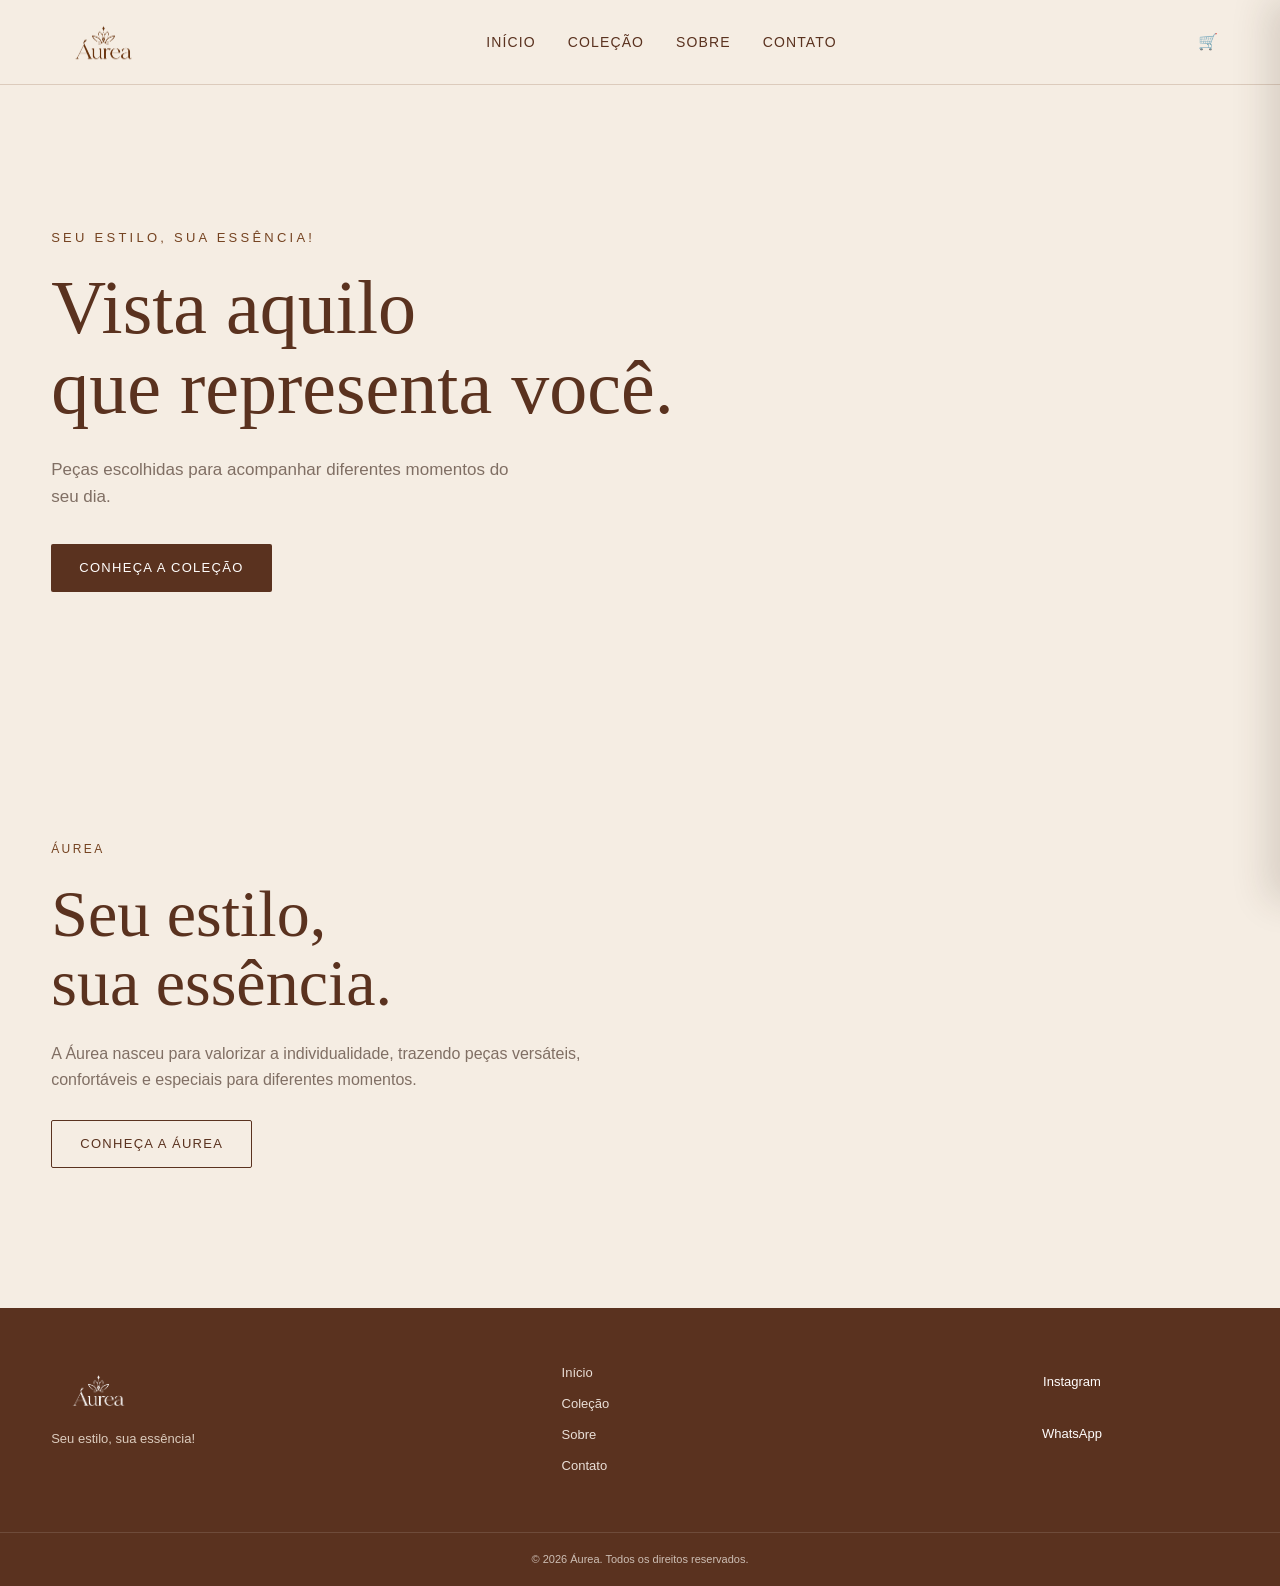
==== commit d951478e: "feat: adiciona quantidade e forma de pagamento ao pedido" ====
--- a/index.html
+++ b/index.html
@@ -219,11 +219,14 @@
     </footer>
 
 
-    <!-- Eu carrego primeiro os produtos porque outras páginas podem utilizá-los. -->
-    <script src="js/produtos.js"></script>
-
-    <!-- Eu carrego depois as funções gerais do site. -->
-    <script src="js/script.js"></script>
+<!-- Eu carrego os produtos antes do script principal. -->
+<script src="js/produtos.js"></script>
+
+<!-- Eu carrego as funções gerais do site. -->
+<script src="js/script.js"></script>
+
+<!-- Eu carrego o carrinho para ele funcionar em todas as páginas. -->
+<script src="js/carrinho.js"></script>
 
 </body>
 
--- a/css/style.css
+++ b/css/style.css
@@ -1,6 +1,30 @@
+/* ==========================================
+   ÁUREA
+   Eu centralizo aqui todo o visual do site.
+   ========================================== */
+
+
+/* ==========================================
+   CORES PRINCIPAIS
+   ========================================== */
+
+:root {
+
+    --creme: #F5EDE3;
+    --creme-escuro: #EDE1D4;
+    --caramelo: #754321;
+    --chocolate: #5A321F;
+    --bege: #C8B5A3;
+    --branco: #FFFDFC;
+    --texto: #3F2A20;
+    --cinza: #806F64;
+    --borda: #DCCBBC;
+
+}
+
+
 /* ==========================================
    RESET
-   Tiro alguns estilos padrões do navegador
    ========================================== */
 
 * {
@@ -10,1533 +34,3550 @@
 }
 
 
-/* ==========================================
-   BODY
-   Estilo geral do site
-   ========================================== */
+html {
+    scroll-behavior: smooth;
+}
+
 
 body {
-    background-color: #F5EDE3;
-    color: #5A321F;
+
+    font-family:
+        Arial,
+        Helvetica,
+        sans-serif;
+
+    background: var(--creme);
+
+    color: var(--texto);
+
+    line-height: 1.6;
+
+}
+
+
+img {
+    max-width: 100%;
+    display: block;
+}
+
+
+a {
+    color: inherit;
+    text-decoration: none;
+}
+
+
+button,
+a {
+    -webkit-tap-highlight-color: transparent;
+}
+
+
+/* ==========================================
+   HEADER
+   ========================================== */
+
+.header {
+
+    width: 100%;
+
+    background: rgba(245, 237, 227, 0.96);
+
+    border-bottom: 1px solid var(--borda);
+
+    position: sticky;
+
+    top: 0;
+
+    z-index: 1000;
+
+    backdrop-filter: blur(8px);
+
+}
+
+
+.header-container {
+
+    width: min(1180px, 92%);
+
+    min-height: 84px;
+
+    margin: 0 auto;
+
+    display: flex;
+
+    align-items: center;
+
+    justify-content: space-between;
+
+    gap: 30px;
+
+}
+
+
+.logo-link {
+    display: block;
+}
+
+
+.logo {
+
+    width: 105px;
+
+    height: auto;
+
+}
+
+
+.nav {
+
+    display: flex;
+
+    align-items: center;
+
+    gap: 32px;
+
+}
+
+
+.nav a {
+
+    position: relative;
+
+    font-size: 14px;
+
+    letter-spacing: 0.08em;
+
+    text-transform: uppercase;
+
+    color: var(--chocolate);
+
+    
+    transition: 0.25s ease;
+}
+
+
+.nav a::after {
+
+    content: "";
+
+    position: absolute;
+
+    left: 0;
+
+    bottom: -7px;
+
+    width: 0;
+
+    height: 1px;
+
+    background: var(--caramelo);
+
+    transition: 0.25s ease;
+
+}
+
+
+.nav a:hover,
+.nav a.ativo {
+
+    color: var(--caramelo);
+
+}
+
+
+.nav a:hover::after,
+.nav a.ativo::after {
+
+    width: 100%;
+
+}
+
+
+/* ==========================================
+   MENU MOBILE
+   ========================================== */
+
+.menu-mobile {
+
+    display: none;
+
+    border: 0;
+
+    background: transparent;
+
+    cursor: pointer;
+
+    width: 44px;
+
+    height: 44px;
+
+    padding: 9px;
+
+}
+
+
+.menu-mobile span {
+
+    display: block;
+
+    width: 100%;
+
+    height: 2px;
+
+    background: var(--chocolate);
+
+    margin: 5px 0;
+
+}
+
+
+/* ==========================================
+   HERO
+   ========================================== */
+
+.hero {
+
+    min-height: 650px;
+
+    display: flex;
+
+    align-items: center;
+
+    background:
+        linear-gradient(
+            90deg,
+            rgba(245, 237, 227, 0.98),
+            rgba(245, 237, 227, 0.72)
+        );
+
+}
+
+
+.hero-conteudo {
+
+    width: min(1180px, 92%);
+
+    margin: 0 auto;
+
+    padding: 100px 0;
+
+}
+
+
+.hero-subtitulo {
+
+    color: var(--caramelo);
+
+    font-size: 13px;
+
+    letter-spacing: 0.25em;
+
+    margin-bottom: 20px;
+
+}
+
+
+.hero h1 {
+
     font-family: Georgia, serif;
-    line-height: 1.5;
-}
-
-
-/* ==========================================
-   HEADER
-   ========================================== */
-
-header {
+
+    font-size: clamp(42px, 7vw, 76px);
+
+    line-height: 1.05;
+
+    font-weight: 400;
+
+    color: var(--chocolate);
+
+    margin-bottom: 28px;
+
+}
+
+
+.hero p:not(.hero-subtitulo) {
+
+    max-width: 480px;
+
+    color: var(--cinza);
+
+    font-size: 17px;
+
+    margin-bottom: 34px;
+
+}
+
+
+/* ==========================================
+   BOTÕES
+   ========================================== */
+
+.botao-principal,
+.botao-secundario {
+
+    display: inline-flex;
+
+    align-items: center;
+
+    justify-content: center;
+
+    min-height: 48px;
+
+    padding: 0 28px;
+
+    border-radius: 2px;
+
+    font-size: 13px;
+
+    text-transform: uppercase;
+
+    letter-spacing: 0.1em;
+
+    transition: 0.25s ease;
+
+}
+
+
+.botao-principal {
+
+    background: var(--chocolate);
+
+    color: var(--branco);
+
+}
+
+
+.botao-principal:hover {
+
+    background: var(--caramelo);
+
+    transform: translateY(-2px);
+
+}
+
+
+.botao-secundario {
+
+    border: 1px solid var(--chocolate);
+
+    color: var(--chocolate);
+
+}
+
+
+.botao-secundario:hover {
+
+    background: var(--chocolate);
+
+    color: var(--branco);
+
+}
+
+
+/* ==========================================
+   SEÇÕES
+   ========================================== */
+
+.secao-colecao,
+.essencia {
+
+    width: min(1180px, 92%);
+
+    margin: 0 auto;
+
+}
+
+
+.secao-colecao {
+
+    padding: 100px 0;
+
+}
+
+
+.secao-titulo {
+
+    text-align: center;
+
+    margin-bottom: 48px;
+
+}
+
+
+.secao-titulo span,
+.cabecalho-pagina span,
+.sobre-bloco > span,
+.contato-card > span {
+
+    display: block;
+
+    color: var(--caramelo);
+
+    text-transform: uppercase;
+
+    letter-spacing: 0.2em;
+
+    font-size: 12px;
+
+    margin-bottom: 10px;
+
+}
+
+
+.secao-titulo h2,
+.cabecalho-pagina h1 {
+
+    font-family: Georgia, serif;
+
+    font-size: clamp(36px, 5vw, 54px);
+
+    font-weight: 400;
+
+    color: var(--chocolate);
+
+}
+
+
+.secao-titulo p {
+
+    color: var(--cinza);
+
+    margin-top: 10px;
+
+}
+
+
+/* ==========================================
+   FILTROS
+   ========================================== */
+
+.filtros {
+
+    display: flex;
+
+    justify-content: center;
+
+    align-items: center;
+
+    flex-wrap: wrap;
+
+    gap: 10px;
+
+    margin-bottom: 40px;
+
+}
+
+
+.filtro {
+
+    border: 1px solid var(--borda);
+
+    background: transparent;
+
+    color: var(--chocolate);
+
+    padding: 10px 20px;
+
+    min-height: 42px;
+
+    cursor: pointer;
+
+    font-size: 12px;
+
+    text-transform: uppercase;
+
+    letter-spacing: 0.08em;
+
+    transition: 0.25s ease;
+
+}
+
+
+.filtro:hover,
+.filtro.ativo {
+
+    background: var(--chocolate);
+
+    border-color: var(--chocolate);
+
+    color: var(--branco);
+
+}
+
+
+/* ==========================================
+   GRID DE PRODUTOS
+   ========================================== */
+
+.produtos {
+
+    display: grid;
+
+    grid-template-columns:
+        repeat(3, minmax(0, 1fr));
+
+    gap: 42px 24px;
+
+}
+
+
+.produto {
+
+    min-width: 0;
+
+}
+
+
+.produto-imagem-link {
+
+    display: block;
+
+}
+
+
+.produto-imagem {
+
     width: 100%;
-    padding: 20px 60px;
-
+
+    aspect-ratio: 4 / 5;
+
+    overflow: hidden;
+
+    background: var(--creme-escuro);
+
+}
+
+
+.produto-imagem img {
+
+    width: 100%;
+
+    height: 100%;
+
+    object-fit: cover;
+
+    transition: transform 0.5s ease;
+
+}
+
+
+.produto:hover .produto-imagem img {
+
+    transform: scale(1.035);
+
+}
+
+
+.produto-informacoes {
+
+    padding: 20px 4px 0;
+
+    text-align: center;
+
+}
+
+
+.produto-categoria {
+
+    display: block;
+
+    color: var(--cinza);
+
+    font-size: 11px;
+
+    text-transform: uppercase;
+
+    letter-spacing: 0.15em;
+
+    margin-bottom: 7px;
+
+}
+
+
+.produto-informacoes h3 {
+
+    color: var(--chocolate);
+
+    font-family: Georgia, serif;
+
+    font-size: 23px;
+
+    font-weight: 400;
+
+    margin-bottom: 12px;
+
+}
+
+
+.precos {
+
+    display: flex;
+
+    justify-content: center;
+
+    align-items: baseline;
+
+    gap: 6px;
+
+}
+
+
+.precos strong {
+
+    color: var(--chocolate);
+
+    font-size: 18px;
+
+}
+
+
+.precos span {
+
+    color: var(--cinza);
+
+    font-size: 12px;
+
+}
+
+
+.preco-cartao {
+
+    color: var(--cinza);
+
+    font-size: 12px;
+
+    margin-top: 3px;
+
+}
+
+
+.cores {
+
+    margin-top: 16px;
+
+}
+
+
+.cores-titulo {
+
+    display: block;
+
+    color: var(--cinza);
+
+    font-size: 11px;
+
+    margin-bottom: 6px;
+
+}
+
+
+.cores-lista {
+
+    display: flex;
+
+    justify-content: center;
+
+    align-items: center;
+
+    flex-wrap: wrap;
+
+    gap: 5px;
+
+}
+
+
+.cor-nome {
+
+    border: 1px solid var(--borda);
+
+    padding: 4px 8px;
+
+    font-size: 10px;
+
+    color: var(--chocolate);
+
+}
+
+
+.botao-produto {
+
+    display: inline-flex;
+
+    margin-top: 18px;
+
+}
+
+
+.botao-instagram {
+
+    min-height: 42px;
+
+    padding: 0 20px;
+
+    background: var(--chocolate);
+
+    color: var(--branco);
+
+    display: inline-flex;
+
+    align-items: center;
+
+    justify-content: center;
+
+    font-size: 11px;
+
+    text-transform: uppercase;
+
+    letter-spacing: 0.08em;
+
+    transition: 0.25s ease;
+
+}
+
+
+.botao-instagram:hover {
+
+    background: var(--caramelo);
+
+}
+
+
+.sem-estoque {
+
+    color: #8a4b42;
+
+    font-size: 12px;
+
+}
+
+
+.mensagem-produtos {
+
+    grid-column: 1 / -1;
+
+    text-align: center;
+
+    color: var(--cinza);
+
+    padding: 50px 20px;
+
+}
+
+
+/* ==========================================
+   LINK DA COLEÇÃO
+   ========================================== */
+
+.colecao-link {
+
+    text-align: center;
+
+    margin-top: 55px;
+
+}
+
+
+/* ==========================================
+   ESSÊNCIA
+   ========================================== */
+
+.essencia {
+
+    padding: 100px 0;
+
+}
+
+
+.essencia-conteudo {
+
+    max-width: 680px;
+
+}
+
+
+.essencia-conteudo > span {
+
+    color: var(--caramelo);
+
+    text-transform: uppercase;
+
+    letter-spacing: 0.2em;
+
+    font-size: 12px;
+
+}
+
+
+.essencia h2 {
+
+    font-family: Georgia, serif;
+
+    font-size: clamp(40px, 6vw, 66px);
+
+    line-height: 1.05;
+
+    font-weight: 400;
+
+    color: var(--chocolate);
+
+    margin: 18px 0 24px;
+
+}
+
+
+.essencia p {
+
+    max-width: 600px;
+
+    color: var(--cinza);
+
+    margin-bottom: 28px;
+
+}
+
+
+/* ==========================================
+   PÁGINAS INTERNAS
+   ========================================== */
+
+.pagina-colecao,
+.pagina-interna,
+.pagina-produto {
+
+    width: min(1180px, 92%);
+
+    margin: 0 auto;
+
+}
+
+
+.cabecalho-pagina {
+
+    text-align: center;
+
+    padding: 90px 0 65px;
+
+}
+
+
+.cabecalho-pagina p {
+
+    color: var(--cinza);
+
+    margin-top: 10px;
+
+}
+
+
+.catalogo {
+
+    padding-bottom: 100px;
+
+}
+
+
+/* ==========================================
+   SOBRE
+   ========================================== */
+
+.sobre-conteudo {
+
+    display: grid;
+
+    grid-template-columns:
+        1.4fr
+        0.8fr;
+
+    gap: 70px;
+
+    padding-bottom: 110px;
+
+}
+
+
+.sobre-bloco h2 {
+
+    font-family: Georgia, serif;
+
+    font-weight: 400;
+
+    font-size: clamp(40px, 6vw, 65px);
+
+    line-height: 1.05;
+
+    color: var(--chocolate);
+
+    margin: 15px 0 30px;
+
+}
+
+
+.sobre-bloco p {
+
+    color: var(--cinza);
+
+    max-width: 650px;
+
+    margin-bottom: 18px;
+
+}
+
+
+.sobre-destaque {
+
+    min-height: 340px;
+
+    background: var(--creme-escuro);
+
+    padding: 45px;
+
+    display: flex;
+
+    flex-direction: column;
+
+    justify-content: center;
+
+}
+
+
+.sobre-destaque span {
+
+    color: var(--caramelo);
+
+    letter-spacing: 0.25em;
+
+    font-size: 12px;
+
+}
+
+
+.sobre-destaque p {
+
+    font-family: Georgia, serif;
+
+    color: var(--chocolate);
+
+    font-size: 27px;
+
+    line-height: 1.3;
+
+    margin-top: 20px;
+
+}
+
+
+/* ==========================================
+   CONTATO
+   ========================================== */
+
+.contato-conteudo {
+
+    display: grid;
+
+    grid-template-columns:
+        repeat(2, minmax(0, 1fr));
+
+    gap: 25px;
+
+    padding-bottom: 110px;
+
+}
+
+
+.contato-card {
+
+    background: var(--creme-escuro);
+
+    padding: 50px;
+
+}
+
+
+.contato-card h2 {
+
+    font-family: Georgia, serif;
+
+    color: var(--chocolate);
+
+    font-weight: 400;
+
+    font-size: 32px;
+
+    margin: 10px 0;
+
+}
+
+
+.contato-card p {
+
+    color: var(--cinza);
+
+    margin-bottom: 28px;
+
+}
+
+
+/* ==========================================
+   PÁGINA DO PRODUTO
+   ========================================== */
+
+.pagina-produto {
+
+    padding: 70px 0 100px;
+
+}
+
+
+.produto-pagina {
+
+    display: grid;
+
+    grid-template-columns:
+        minmax(0, 1fr)
+        minmax(0, 0.9fr);
+
+    gap: 70px;
+
+}
+
+
+.produto-galeria {
+
+    min-width: 0;
+
+}
+
+
+.produto-imagem-grande {
+
+    position: relative;
+
+    background: var(--creme-escuro);
+
+}
+
+
+/* ==========================================
+   ZOOM DAS FOTOS
+   Eu mantenho a foto centralizada e uso
+   uma aproximação mais suave para não
+   cortar demais a peça.
+   ========================================== */
+
+.produto-zoom-container {
+
+    overflow: hidden;
+
+    cursor: zoom-in;
+
+}
+
+
+.produto-imagem-grande img {
+
+    width: 100%;
+
+    max-height: 750px;
+
+    object-fit: contain;
+
+    object-position: center center;
+
+    transition: transform 0.35s ease;
+
+    transform-origin: center center;
+
+    cursor: zoom-in;
+
+}
+
+
+.produto-imagem-grande img.zoom-ativo {
+
+    transform: scale(1.25);
+
+    cursor: zoom-out;
+
+}
+
+
+.seta-galeria {
+
+    position: absolute;
+
+    top: 50%;
+
+    transform: translateY(-50%);
+
+    width: 44px;
+
+    height: 44px;
+
+    border: 0;
+
+    background: rgba(255, 253, 252, 0.88);
+
+    color: var(--chocolate);
+
+    font-size: 30px;
+
+    cursor: pointer;
+
+    z-index: 3;
+
+}
+
+
+.seta-anterior {
+    left: 12px;
+}
+
+
+.seta-proxima {
+    right: 12px;
+}
+
+
+.indicadores {
+
+    display: flex;
+
+    justify-content: center;
+
+    gap: 7px;
+
+    margin-top: 14px;
+
+}
+
+
+.indicadores button {
+
+    width: 7px;
+
+    height: 7px;
+
+    border-radius: 50%;
+
+    border: 0;
+
+    background: var(--bege);
+
+    cursor: pointer;
+
+    padding: 0;
+
+}
+
+
+.indicadores button.ativo {
+
+    background: var(--chocolate);
+
+}
+
+
+.zoom-legenda {
+
+    text-align: center;
+
+    color: var(--cinza);
+
+    font-size: 11px;
+
+    margin-top: 10px;
+
+}
+
+
+.produto-dados {
+
+    min-width: 0;
+
+}
+
+
+.produto-dados > .produto-categoria {
+
+    margin-bottom: 8px;
+
+}
+
+
+.produto-dados > h1 {
+
+    font-family: Georgia, serif;
+
+    font-size: clamp(38px, 5vw, 58px);
+
+    font-weight: 400;
+
+    line-height: 1.05;
+
+    color: var(--chocolate);
+
+    margin-bottom: 22px;
+
+}
+
+
+.produto-precos {
+
+    padding-bottom: 28px;
+
+    border-bottom: 1px solid var(--borda);
+
+}
+
+
+.produto-precos strong {
+
+    font-size: 25px;
+
+    color: var(--chocolate);
+
+}
+
+
+.produto-precos > span {
+
+    color: var(--cinza);
+
+    font-size: 13px;
+
+    margin-left: 5px;
+
+}
+
+
+.produto-precos small {
+
+    display: block;
+
+    color: var(--cinza);
+
+    font-size: 13px;
+
+    margin-top: 4px;
+
+}
+
+
+.produto-opcao {
+
+    padding: 25px 0;
+
+    border-bottom: 1px solid var(--borda);
+
+}
+
+
+.produto-opcao h3 {
+
+    font-size: 12px;
+
+    text-transform: uppercase;
+
+    letter-spacing: 0.1em;
+
+    color: var(--chocolate);
+
+    margin-bottom: 13px;
+
+}
+
+
+.cores-produto,
+.tamanhos-produto {
+
+    display: flex;
+
+    flex-wrap: wrap;
+
+    gap: 8px;
+
+}
+
+
+.produto-cor,
+.tamanho-produto {
+
+    min-height: 42px;
+
+    padding: 0 17px;
+
+    border: 1px solid var(--borda);
+
+    background: transparent;
+
+    color: var(--chocolate);
+
+    cursor: pointer;
+
+    transition: 0.2s ease;
+
+}
+
+
+.produto-cor:hover,
+.produto-cor.ativo,
+.tamanho-produto:hover,
+.tamanho-produto.ativo {
+
+    border-color: var(--chocolate);
+
+    background: var(--chocolate);
+
+    color: var(--branco);
+
+}
+
+
+.produto-cor.indisponivel,
+.tamanho-produto.indisponivel {
+
+    opacity: 0.4;
+
+    text-decoration: line-through;
+
+    cursor: not-allowed;
+
+}
+
+
+.produto-status {
+
+    margin: 22px 0;
+
+    color: var(--caramelo);
+
+    font-size: 13px;
+
+}
+
+
+.produto-botao-compra {
+
+    width: 100%;
+
+    min-height: 52px;
+
+    display: flex;
+
+    align-items: center;
+
+    justify-content: center;
+
+    background: var(--chocolate);
+
+    color: var(--branco);
+
+    text-transform: uppercase;
+
+    letter-spacing: 0.08em;
+
+    font-size: 12px;
+
+    transition: 0.25s ease;
+
+}
+
+
+.produto-botao-compra:hover {
+
+    background: var(--caramelo);
+
+}
+
+
+.produto-botao-compra.desativado {
+
+    background: var(--bege);
+
+    pointer-events: none;
+
+}
+
+
+.produto-reposicao {
+
+    color: var(--cinza);
+
+    font-size: 11px;
+
+    margin-top: 10px;
+
+}
+
+
+.produto-observacao {
+
+    padding: 25px 0;
+
+    border-bottom: 1px solid var(--borda);
+
+}
+
+
+.produto-observacao strong {
+
+    color: var(--chocolate);
+
+    font-size: 12px;
+
+    text-transform: uppercase;
+
+    letter-spacing: 0.1em;
+
+}
+
+
+.produto-observacao p {
+
+    color: var(--cinza);
+
+    margin-top: 7px;
+
+    font-size: 13px;
+
+}
+
+
+.produto-descricao,
+.produto-tecnico,
+.produto-medidas {
+
+    padding: 30px 0;
+
+    border-bottom: 1px solid var(--borda);
+
+}
+
+
+.produto-descricao h2,
+.produto-tecnico h2,
+.produto-medidas h2 {
+
+    font-family: Georgia, serif;
+
+    color: var(--chocolate);
+
+    font-weight: 400;
+
+    font-size: 27px;
+
+    margin-bottom: 15px;
+
+}
+
+
+.produto-descricao p {
+
+    color: var(--cinza);
+
+    font-size: 14px;
+
+}
+
+
+.tecnico-grid {
+
+    display: grid;
+
+    grid-template-columns:
+        repeat(2, minmax(0, 1fr));
+
+    gap: 15px;
+
+}
+
+
+.tecnico-grid div {
+
+    background: var(--creme-escuro);
+
+    padding: 18px;
+
+}
+
+
+.tecnico-grid span {
+
+    display: block;
+
+    color: var(--cinza);
+
+    font-size: 11px;
+
+    margin-bottom: 4px;
+
+}
+
+
+.tecnico-grid strong {
+
+    color: var(--chocolate);
+
+    font-size: 13px;
+
+}
+
+
+.tabela-wrapper {
+
+    width: 100%;
+
+    overflow-x: auto;
+
+}
+
+
+.produto-medidas table {
+
+    width: 100%;
+
+    border-collapse: collapse;
+
+    min-width: 500px;
+
+}
+
+
+.produto-medidas th,
+.produto-medidas td {
+
+    border: 1px solid var(--borda);
+
+    padding: 12px;
+
+    text-align: center;
+
+    font-size: 12px;
+
+}
+
+
+.produto-medidas th {
+
+    background: var(--creme-escuro);
+
+    color: var(--chocolate);
+
+}
+
+
+.produto-medidas td {
+
+    color: var(--cinza);
+
+}
+
+
+.medidas-observacao {
+
+    color: var(--cinza);
+
+    font-size: 11px;
+
+    margin-top: 10px;
+
+}
+
+
+.produto-compartilhar {
+
+    padding: 28px 0;
+
+}
+
+
+.produto-compartilhar h3 {
+
+    color: var(--chocolate);
+
+    font-size: 12px;
+
+    text-transform: uppercase;
+
+    letter-spacing: 0.1em;
+
+    margin-bottom: 12px;
+
+}
+
+
+.produto-compartilhar div {
+
+    display: flex;
+
+    gap: 8px;
+
+    flex-wrap: wrap;
+
+}
+
+
+.produto-compartilhar button {
+
+    border: 1px solid var(--borda);
+
+    background: transparent;
+
+    color: var(--chocolate);
+
+    min-height: 40px;
+
+    padding: 0 16px;
+
+    cursor: pointer;
+
+}
+
+
+.voltar-colecao {
+
+    display: inline-block;
+
+    color: var(--caramelo);
+
+    font-size: 12px;
+
+    margin-top: 5px;
+
+}
+
+
+.produto-carregando,
+.produto-nao-encontrado {
+
+    text-align: center;
+
+    padding: 100px 20px;
+
+}
+
+
+.produto-nao-encontrado h1 {
+
+    font-family: Georgia, serif;
+
+    font-weight: 400;
+
+    color: var(--chocolate);
+
+    margin-bottom: 15px;
+
+}
+
+
+.produto-nao-encontrado p {
+
+    color: var(--cinza);
+
+    margin-bottom: 25px;
+
+}
+
+
+/* ==========================================
+   FOOTER
+   ========================================== */
+
+.footer {
+
+    background: var(--chocolate);
+
+    color: var(--branco);
+
+    margin-top: 40px;
+
+}
+
+
+.footer-conteudo {
+
+    width: min(1180px, 92%);
+
+    margin: 0 auto;
+
+    padding: 55px 0;
+
+    display: grid;
+
+    grid-template-columns:
+        1.5fr
+        1fr
+        1fr;
+
+    gap: 40px;
+
+}
+
+
+.footer-marca img {
+
+    width: 95px;
+
+    filter: brightness(0) invert(1);
+
+}
+
+
+.footer-marca p {
+
+    color: #dbcbbd;
+
+    font-size: 13px;
+
+    margin-top: 12px;
+
+}
+
+
+.footer-links,
+.footer-social {
+
+    display: flex;
+
+    flex-direction: column;
+
+    gap: 10px;
+
+}
+
+
+.footer-links a,
+.footer-social a {
+
+    color: #eadfd7;
+
+    font-size: 13px;
+
+    transition: 0.2s ease;
+
+}
+
+
+.footer-links a:hover,
+.footer-social a:hover {
+
+    color: var(--branco);
+
+}
+
+
+.footer-bottom {
+
+    border-top: 1px solid rgba(255,255,255,0.12);
+
+    text-align: center;
+
+    padding: 18px;
+
+}
+
+
+.footer-bottom p {
+
+    color: #cdbeb4;
+
+    font-size: 11px;
+
+}
+
+
+/* ==========================================
+   RESPONSIVIDADE
+   ========================================== */
+
+@media (max-width: 900px) {
+
+    .produtos {
+
+        grid-template-columns:
+            repeat(2, minmax(0, 1fr));
+
+    }
+
+
+    .produto-pagina {
+
+        grid-template-columns:
+            1fr;
+
+        gap: 45px;
+
+    }
+
+
+    .sobre-conteudo {
+
+        grid-template-columns:
+            1fr;
+
+        gap: 40px;
+
+    }
+
+}
+
+
+@media (max-width: 700px) {
+
+    .header-container {
+
+        min-height: 72px;
+
+    }
+
+
+    .menu-mobile {
+
+        display: block;
+
+    }
+
+
+    .nav {
+
+        position: absolute;
+
+        top: 72px;
+
+        left: 0;
+
+        width: 100%;
+
+        background: var(--creme);
+
+        border-bottom: 1px solid var(--borda);
+
+        display: none;
+
+        flex-direction: column;
+
+        align-items: stretch;
+
+        gap: 0;
+
+    }
+
+
+    .nav.menu-aberto {
+
+        display: flex;
+
+    }
+
+
+    .nav a {
+
+        padding: 16px 5%;
+
+        border-bottom: 1px solid var(--borda);
+
+    }
+
+
+    .nav a::after {
+
+        display: none;
+
+    }
+
+
+    .hero {
+
+        min-height: 570px;
+
+    }
+
+
+    .hero-conteudo {
+
+        padding: 75px 0;
+
+    }
+
+
+    .hero h1 {
+
+        font-size: 45px;
+
+    }
+
+
+    .secao-colecao,
+    .essencia {
+
+        padding-top: 75px;
+
+        padding-bottom: 75px;
+
+    }
+
+
+    .produtos {
+
+        grid-template-columns: 1fr;
+
+        gap: 45px;
+
+    }
+
+
+    .produto-imagem {
+
+        aspect-ratio: 4 / 5;
+
+    }
+
+
+    .cabecalho-pagina {
+
+        padding: 65px 0 45px;
+
+    }
+
+
+    .contato-conteudo {
+
+        grid-template-columns: 1fr;
+
+        padding-bottom: 75px;
+
+    }
+
+
+    .contato-card {
+
+        padding: 35px 25px;
+
+    }
+
+
+    .tecnico-grid {
+
+        grid-template-columns: 1fr;
+
+    }
+
+
+    .footer-conteudo {
+
+        grid-template-columns: 1fr;
+
+        gap: 30px;
+
+    }
+
+
+    .pagina-produto {
+
+        padding-top: 35px;
+
+    }
+
+}
+
+
+@media (max-width: 420px) {
+
+    .logo {
+
+        width: 90px;
+
+    }
+
+
+    .hero h1 {
+
+        font-size: 39px;
+
+    }
+
+
+    .filtro {
+
+        padding-left: 14px;
+
+        padding-right: 14px;
+
+    }
+
+
+    .produto-dados > h1 {
+
+        font-size: 39px;
+
+    }
+
+
+    .produto-imagem-grande img {
+
+        max-height: 600px;
+
+    }
+
+}
+
+
+/* ==========================================
+   CARRINHO E ÍCONES DA ÁUREA
+   ========================================== */
+
+/* Eu uso esse estilo para manter o acesso ao carrinho alinhado no cabeçalho. */
+.link-carrinho {
+    position: relative;
+    display: inline-flex;
+    align-items: center;
+    justify-content: center;
+    width: 42px;
+    height: 42px;
+    margin-left: 20px;
+    color: inherit;
+    text-decoration: none;
+    flex-shrink: 0;
+}
+
+
+/* Eu mantenho o desenho do carrinho simples para combinar com a identidade da Áurea. */
+.icone-carrinho {
+    display: flex;
+    align-items: center;
+    justify-content: center;
+    width: 25px;
+    height: 25px;
+}
+
+
+.icone-carrinho svg {
+    width: 23px;
+    height: 23px;
+}
+
+
+/* Eu mostro a quantidade de produtos em uma pequena bolha sobre o carrinho. */
+.contador-carrinho {
+    position: absolute;
+    top: 1px;
+    right: 0;
+
+    display: none;
+    align-items: center;
+    justify-content: center;
+
+    min-width: 18px;
+    height: 18px;
+    padding: 0 4px;
+
+    border-radius: 50%;
+
+    font-size: 10px;
+    font-weight: 600;
+    line-height: 1;
+
+    background: #5b4032;
+    color: #fff;
+}
+
+
+.contador-carrinho.visivel {
+    display: flex;
+}
+
+
+/* ==========================================
+   ÍCONES DO FOOTER
+   ========================================== */
+
+.footer-social {
+    display: flex;
+    align-items: center;
+    gap: 14px;
+}
+
+
+.footer-social a {
+    display: flex;
+    align-items: center;
+    justify-content: center;
+
+    width: 38px;
+    height: 38px;
+
+    color: inherit;
+    text-decoration: none;
+
+    transition:
+        transform 0.2s ease,
+        opacity 0.2s ease;
+}
+
+
+.footer-social a:hover {
+    transform: translateY(-2px);
+    opacity: 0.7;
+}
+
+
+.footer-social svg {
+    width: 21px;
+    height: 21px;
+}
+
+
+/* ==========================================
+   BOTÃO ADICIONAR AO CARRINHO
+   ========================================== */
+
+.produto-botao-carrinho {
+    width: 100%;
+    min-height: 48px;
+
+    margin-top: 10px;
+    padding: 13px 20px;
+
+    border: 1px solid #5b4032;
+    border-radius: 2px;
+
+    background: transparent;
+    color: #5b4032;
+
+    font-family: inherit;
+    font-size: 14px;
+    font-weight: 500;
+
+    cursor: pointer;
+
+    transition:
+        background 0.2s ease,
+        color 0.2s ease;
+}
+
+
+.produto-botao-carrinho:hover {
+    background: #5b4032;
+    color: #fff;
+}
+
+
+/* ==========================================
+   AVISO DO CARRINHO
+   ========================================== */
+
+.aviso-carrinho {
+    position: fixed;
+    left: 50%;
+    bottom: 30px;
+
+    z-index: 9999;
+
+    padding: 13px 20px;
+
+    border-radius: 4px;
+
+    background: #5b4032;
+    color: #fff;
+
+    font-size: 14px;
+
+    opacity: 0;
+    visibility: hidden;
+
+    transform: translate(-50%, 15px);
+
+    transition:
+        opacity 0.25s ease,
+        visibility 0.25s ease,
+        transform 0.25s ease;
+}
+
+
+.aviso-carrinho.ativo {
+    opacity: 1;
+    visibility: visible;
+    transform: translate(-50%, 0);
+}
+
+
+/* ==========================================
+   PÁGINA DO CARRINHO
+   ========================================== */
+
+.carrinho-secao {
+    padding: 80px 0 100px;
+}
+
+
+.titulo-pagina {
+    margin-bottom: 50px;
+    text-align: center;
+}
+
+
+.subtitulo-pagina {
+    display: block;
+    margin-bottom: 10px;
+
+    font-size: 11px;
+    font-weight: 600;
+    letter-spacing: 3px;
+    text-transform: uppercase;
+}
+
+
+.titulo-pagina h1 {
+    margin: 0 0 12px;
+}
+
+
+.titulo-pagina p {
+    margin: 0;
+    opacity: 0.7;
+}
+
+
+/* ==========================================
+   CARRINHO VAZIO
+   ========================================== */
+
+.carrinho-vazio {
+    max-width: 600px;
+    margin: 0 auto;
+
+    padding: 60px 30px;
+
+    text-align: center;
+
+    border: 1px solid rgba(91, 64, 50, 0.15);
+}
+
+
+.carrinho-vazio-icone {
+    display: flex;
+    align-items: center;
+    justify-content: center;
+
+    margin-bottom: 20px;
+}
+
+
+.carrinho-vazio-icone svg {
+    width: 46px;
+    height: 46px;
+}
+
+
+.carrinho-vazio h2 {
+    margin: 0 0 10px;
+}
+
+
+.carrinho-vazio p {
+    margin: 0 0 25px;
+    opacity: 0.7;
+}
+
+
+/* ==========================================
+   LISTA DE PRODUTOS DO CARRINHO
+   ========================================== */
+
+.lista-carrinho {
+    display: flex;
+    flex-direction: column;
+    gap: 16px;
+}
+
+
+.item-carrinho {
+    display: grid;
+
+    grid-template-columns:
+        110px
+        minmax(0, 1fr)
+        auto;
+
+    gap: 24px;
+
+    align-items: center;
+
+    padding: 20px;
+
+    border: 1px solid rgba(91, 64, 50, 0.15);
+}
+
+
+.item-carrinho-imagem {
+    width: 110px;
+    height: 140px;
+
+    overflow: hidden;
+
+    background: #f2eee8;
+}
+
+
+.item-carrinho-imagem img {
+    width: 100%;
+    height: 100%;
+
+    object-fit: cover;
+}
+
+
+.item-carrinho-info {
+    min-width: 0;
+}
+
+
+.item-carrinho-categoria {
+    display: block;
+
+    margin-bottom: 6px;
+
+    font-size: 10px;
+    font-weight: 600;
+    letter-spacing: 1.5px;
+    text-transform: uppercase;
+
+    opacity: 0.6;
+}
+
+
+.item-carrinho-info h3 {
+    margin: 0 0 12px;
+
+    font-size: 18px;
+}
+
+
+.item-carrinho-info p {
+    margin: 5px 0;
+
+    font-size: 13px;
+}
+
+
+.item-carrinho-preco {
+    margin-top: 14px !important;
+
+    font-size: 15px !important;
+    font-weight: 600;
+}
+
+
+.item-carrinho-preco small {
+    font-size: 11px;
+    font-weight: 400;
+    opacity: 0.65;
+}
+
+
+/* ==========================================
+   CONTROLES DO ITEM
+   ========================================== */
+
+.item-carrinho-controles {
+    display: flex;
+    flex-direction: column;
+
+    align-items: flex-end;
+    gap: 14px;
+}
+
+
+.controle-quantidade {
+    display: flex;
+    align-items: center;
+
+    border: 1px solid rgba(91, 64, 50, 0.25);
+}
+
+
+.controle-quantidade button {
+    display: flex;
+    align-items: center;
+    justify-content: center;
+
+    width: 34px;
+    height: 34px;
+
+    border: 0;
+    background: transparent;
+
+    color: inherit;
+
+    font-size: 18px;
+
+    cursor: pointer;
+}
+
+
+.controle-quantidade span {
+    display: flex;
+    align-items: center;
+    justify-content: center;
+
+    min-width: 35px;
+
+    font-size: 13px;
+}
+
+
+.item-carrinho-subtotal {
+    font-size: 15px;
+}
+
+
+.remover-item {
+    padding: 0;
+
+    border: 0;
+    background: transparent;
+
+    color: inherit;
+
+    font-family: inherit;
+    font-size: 12px;
+
+    text-decoration: underline;
+    text-underline-offset: 3px;
+
+    cursor: pointer;
+
+    opacity: 0.65;
+}
+
+
+.remover-item:hover {
+    opacity: 1;
+}
+
+
+/* ==========================================
+   RESUMO
+   ========================================== */
+
+.resumo-carrinho {
+    margin-top: 30px;
+    padding: 30px;
+
+    border: 1px solid rgba(91, 64, 50, 0.15);
+}
+
+
+.resumo-carrinho-conteudo {
+    max-width: 600px;
+    margin-left: auto;
+}
+
+
+.resumo-carrinho-linha {
     display: flex;
     align-items: center;
     justify-content: space-between;
-}
-
-
-header img {
-    width: 150px;
+
+    padding: 10px 0;
+
+    font-size: 14px;
+}
+
+
+.resumo-carrinho-linha.total {
+    margin-top: 10px;
+    padding-top: 20px;
+
+    border-top: 1px solid rgba(91, 64, 50, 0.15);
+
+    font-size: 18px;
+}
+
+
+.resumo-carrinho-acoes {
+    display: flex;
+    justify-content: flex-end;
+    gap: 12px;
+
+    margin-top: 25px;
+}
+
+
+.botao-limpar-carrinho {
+    padding: 13px 20px;
+
+    border: 1px solid rgba(91, 64, 50, 0.3);
+    border-radius: 2px;
+
+    background: transparent;
+    color: inherit;
+
+    font-family: inherit;
+    font-size: 13px;
+
+    cursor: pointer;
+}
+
+
+.botao-finalizar-carrinho {
+    padding: 13px 24px;
+
+    border: 1px solid #5b4032;
+    border-radius: 2px;
+
+    background: #5b4032;
+    color: #fff;
+
+    font-family: inherit;
+    font-size: 13px;
+    font-weight: 500;
+
+    cursor: pointer;
+
+    transition:
+        opacity 0.2s ease,
+        transform 0.2s ease;
+}
+
+
+.botao-finalizar-carrinho:hover {
+    opacity: 0.9;
+    transform: translateY(-1px);
+}
+
+
+/* ==========================================
+   RESPONSIVIDADE DO CARRINHO
+   ========================================== */
+
+@media (max-width: 768px) {
+
+    .link-carrinho {
+        margin-left: 10px;
+    }
+
+
+    .carrinho-secao {
+        padding: 60px 0 80px;
+    }
+
+
+    .titulo-pagina {
+        margin-bottom: 35px;
+    }
+
+
+    .item-carrinho {
+        grid-template-columns: 85px minmax(0, 1fr);
+        gap: 16px;
+    }
+
+
+    .item-carrinho-imagem {
+        width: 85px;
+        height: 110px;
+    }
+
+
+    .item-carrinho-controles {
+        grid-column: 1 / -1;
+
+        flex-direction: row;
+        align-items: center;
+        justify-content: space-between;
+
+        padding-top: 10px;
+
+        border-top: 1px solid rgba(91, 64, 50, 0.1);
+    }
+
+
+    .resumo-carrinho {
+        padding: 22px;
+    }
+
+
+    .resumo-carrinho-acoes {
+        flex-direction: column;
+    }
+
+
+    .botao-limpar-carrinho,
+    .botao-finalizar-carrinho {
+        width: 100%;
+    }
+
+}
+
+
+@media (max-width: 480px) {
+
+    .item-carrinho {
+        padding: 15px;
+    }
+
+
+    .item-carrinho-info h3 {
+        font-size: 16px;
+    }
+
+
+    .item-carrinho-info p {
+        font-size: 12px;
+    }
+
+
+    .item-carrinho-controles {
+        flex-wrap: wrap;
+    }
+
+
+    .footer-social {
+        gap: 8px;
+    }
+
+}
+
+
+
+/* ==========================================
+   CARRINHO LATERAL
+   Eu transformo o carrinho em um painel que
+   aparece pela direita sem trocar de página.
+   ========================================== */
+
+
+/* Eu escureço levemente o restante da página quando o carrinho abre. */
+.carrinho-overlay {
+
+    position: fixed;
+
+    inset: 0;
+
+    z-index: 1998;
+
+    background: rgba(35, 23, 17, 0.38);
+
+    opacity: 0;
+
+    visibility: hidden;
+
+    pointer-events: none;
+
+    transition:
+        opacity 0.3s ease,
+        visibility 0.3s ease;
+
+}
+
+
+.carrinho-overlay.ativo {
+
+    opacity: 1;
+
+    visibility: visible;
+
+    pointer-events: auto;
+
+}
+
+
+/* Eu mantenho o fundo parado enquanto o carrinho estiver aberto. */
+body.carrinho-aberto {
+
+    overflow: hidden;
+
+}
+
+
+/* ==========================================
+   PAINEL
+   ========================================== */
+
+.carrinho-lateral {
+
+    position: fixed;
+
+    top: 0;
+
+    right: 0;
+
+    z-index: 1999;
+
+    width: min(460px, 92vw);
+
+    height: 100vh;
+
+    background: var(--creme);
+
+    box-shadow:
+        -12px 0 35px rgba(63, 42, 32, 0.16);
+
+    display: flex;
+
+    flex-direction: column;
+
+    transform: translateX(100%);
+
+    transition:
+        transform 0.35s ease;
+
+}
+
+
+.carrinho-lateral.aberto {
+
+    transform: translateX(0);
+
+}
+
+
+/* ==========================================
+   CABEÇALHO
+   ========================================== */
+
+.carrinho-lateral-cabecalho {
+
+    display: flex;
+
+    align-items: center;
+
+    justify-content: space-between;
+
+    gap: 20px;
+
+    padding: 28px 30px 24px;
+
+    border-bottom: 1px solid var(--borda);
+
+}
+
+
+.carrinho-lateral-subtitulo {
+
     display: block;
-}
-
-
-/* ==========================================
-   MENU
-   ========================================== */
-
-nav {
+
+    margin-bottom: 5px;
+
+    color: var(--caramelo);
+
+    font-size: 10px;
+
+    letter-spacing: 0.2em;
+
+    text-transform: uppercase;
+
+}
+
+
+.carrinho-lateral-cabecalho h2 {
+
+    margin: 0;
+
+    color: var(--chocolate);
+
+    font-family: Georgia, serif;
+
+    font-size: 30px;
+
+    font-weight: 400;
+
+}
+
+
+.carrinho-fechar {
+
     display: flex;
-    gap: 30px;
-}
-
-
-nav a {
-    color: #5A321F;
-    text-decoration: none;
-    font-size: 16px;
-
-    transition: color 0.3s ease;
-}
-
-
-nav a:hover {
-    color: #754321;
-}
-
-
-/* ==========================================
-   HERO
-   ========================================== */
-
-#inicio {
-    min-height: 70vh;
+
+    align-items: center;
+
+    justify-content: center;
+
+    width: 40px;
+
+    height: 40px;
+
+    flex-shrink: 0;
+
+    border: 1px solid var(--borda);
+
+    background: transparent;
+
+    color: var(--chocolate);
+
+    font-size: 26px;
+
+    line-height: 1;
+
+    cursor: pointer;
+
+    transition:
+        background 0.2s ease,
+        color 0.2s ease;
+
+}
+
+
+.carrinho-fechar:hover {
+
+    background: var(--chocolate);
+
+    color: var(--branco);
+
+}
+
+
+/* ==========================================
+   CONTEÚDO
+   ========================================== */
+
+.carrinho-lateral-conteudo {
+
+    flex: 1;
+
+    overflow-y: auto;
+
+    padding: 22px 30px 30px;
+
+}
+
+
+/* ==========================================
+   CARRINHO VAZIO
+   ========================================== */
+
+.carrinho-lateral-vazio {
+
+    min-height: 100%;
 
     display: flex;
+
     flex-direction: column;
+
     align-items: center;
+
     justify-content: center;
 
     text-align: center;
 
-    padding: 60px 20px;
-}
-
-
-#inicio p:first-child {
+    padding: 30px;
+
+}
+
+
+.carrinho-lateral-vazio-icone {
+
+    font-size: 38px;
+
+    margin-bottom: 20px;
+
+}
+
+
+.carrinho-lateral-vazio h3 {
+
+    margin-bottom: 8px;
+
+    color: var(--chocolate);
+
+    font-family: Georgia, serif;
+
+    font-size: 24px;
+
+    font-weight: 400;
+
+}
+
+
+.carrinho-lateral-vazio p {
+
+    max-width: 280px;
+
+    margin-bottom: 25px;
+
+    color: var(--cinza);
+
+    font-size: 13px;
+
+}
+
+
+/* ==========================================
+   ITEM
+   ========================================== */
+
+.item-carrinho-lateral {
+
+    display: grid;
+
+    grid-template-columns: 92px minmax(0, 1fr);
+
+    gap: 16px;
+
+    padding: 18px 0;
+
+    border-bottom: 1px solid var(--borda);
+
+}
+
+
+.item-carrinho-lateral-imagem {
+
+    width: 92px;
+
+    height: 118px;
+
+    overflow: hidden;
+
+    background: var(--creme-escuro);
+
+}
+
+
+.item-carrinho-lateral-imagem img {
+
+    width: 100%;
+
+    height: 100%;
+
+    object-fit: cover;
+
+}
+
+
+.item-carrinho-lateral-info {
+
+    min-width: 0;
+
+}
+
+
+.item-carrinho-lateral-info > span {
+
+    display: block;
+
+    margin-bottom: 4px;
+
+    color: var(--cinza);
+
+    font-size: 9px;
+
+    letter-spacing: 0.12em;
+
+    text-transform: uppercase;
+
+}
+
+
+.item-carrinho-lateral-info h3 {
+
+    margin: 0 0 8px;
+
+    color: var(--chocolate);
+
+    font-family: Georgia, serif;
+
+    font-size: 19px;
+
+    font-weight: 400;
+
+}
+
+
+.item-carrinho-lateral-info p {
+
+    margin: 2px 0;
+
+    color: var(--cinza);
+
+    font-size: 12px;
+
+}
+
+
+.item-carrinho-lateral-info > strong {
+
+    display: block;
+
+    margin-top: 9px;
+
+    color: var(--chocolate);
+
+    font-size: 14px;
+
+}
+
+
+/* ==========================================
+   QUANTIDADE E REMOVER
+   ========================================== */
+
+.item-carrinho-lateral-acoes {
+
+    display: flex;
+
+    align-items: center;
+
+    justify-content: space-between;
+
+    gap: 10px;
+
+    margin-top: 12px;
+
+}
+
+
+.controle-quantidade-lateral {
+
+    display: inline-flex;
+
+    align-items: center;
+
+    border: 1px solid var(--borda);
+
+    background: var(--branco);
+
+}
+
+
+.controle-quantidade-lateral button {
+
+    width: 31px;
+
+    height: 31px;
+
+    padding: 0;
+
+    border: 0;
+
+    background: transparent;
+
+    color: var(--chocolate);
+
     font-size: 18px;
-    margin-bottom: 10px;
-}
-
-
-#inicio h1 {
-    font-size: 64px;
-    font-weight: normal;
-    margin-bottom: 15px;
-}
-
-
-#inicio h1 + p {
+
+    line-height: 1;
+
+    cursor: pointer;
+
+    transition:
+        background 0.2s ease,
+        color 0.2s ease;
+
+}
+
+
+.controle-quantidade-lateral button:hover {
+
+    background: var(--chocolate);
+
+    color: var(--branco);
+
+}
+
+
+.controle-quantidade-lateral span {
+
+    min-width: 31px;
+
+    text-align: center;
+
+    color: var(--chocolate);
+
+    font-size: 12px;
+
+}
+
+
+/* Eu deixo o remover discreto, mas ainda claramente clicável. */
+.remover-item-lateral {
+
+    padding: 5px 0;
+
+    border: 0;
+
+    background: transparent;
+
+    color: var(--cinza);
+
+    font-family: inherit;
+
+    font-size: 11px;
+
+    text-decoration: underline;
+
+    text-underline-offset: 3px;
+
+    cursor: pointer;
+
+    transition:
+        color 0.2s ease;
+
+}
+
+
+.remover-item-lateral:hover {
+
+    color: #8a4b42;
+
+}
+
+
+/* ==========================================
+   RODAPÉ DO PAINEL
+   ========================================== */
+
+.carrinho-lateral-rodape {
+
+    flex-shrink: 0;
+
+    padding: 22px 30px 25px;
+
+    border-top: 1px solid var(--borda);
+
+    background: var(--creme);
+
+}
+
+
+.carrinho-lateral-total {
+
+    display: flex;
+
+    align-items: center;
+
+    justify-content: space-between;
+
+    gap: 20px;
+
+    margin-bottom: 18px;
+
+}
+
+
+.carrinho-lateral-total span {
+
+    color: var(--cinza);
+
+    font-size: 13px;
+
+}
+
+
+.carrinho-lateral-total strong {
+
+    color: var(--chocolate);
+
     font-size: 20px;
-    margin-bottom: 30px;
-}
-
-
-#inicio a {
-    display: inline-block;
-
-    padding: 12px 28px;
-
-    background-color: #5A321F;
-    color: #F5EDE3;
-
-    text-decoration: none;
-    border-radius: 4px;
+
+}
+
+
+/* ==========================================
+   FINALIZAR
+   ========================================== */
+
+.botao-finalizar-carrinho-lateral {
+
+    width: 100%;
+
+    min-height: 50px;
+
+    border: 0;
+
+    background: var(--chocolate);
+
+    color: var(--branco);
+
+    font-family: inherit;
+
+    font-size: 12px;
+
+    text-transform: uppercase;
+
+    letter-spacing: 0.08em;
+
+    cursor: pointer;
 
     transition:
-        background-color 0.3s ease,
-        transform 0.3s ease;
-}
-
-
-#inicio a:hover {
-    background-color: #754321;
-    transform: translateY(-2px);
-}
-
-
-/* ==========================================
-   COLEÇÃO
-   ========================================== */
-
-#colecao {
-    padding: 90px 60px;
-}
-
-
-#colecao h2 {
+        background 0.25s ease,
+        transform 0.25s ease;
+
+}
+
+
+.botao-finalizar-carrinho-lateral:hover {
+
+    background: var(--caramelo);
+
+    transform: translateY(-1px);
+
+}
+
+
+/* ==========================================
+   LIMPAR
+   ========================================== */
+
+.botao-limpar-carrinho-lateral {
+
+    width: 100%;
+
+    margin-top: 10px;
+
+    padding: 8px;
+
+    border: 0;
+
+    background: transparent;
+
+    color: var(--cinza);
+
+    font-family: inherit;
+
+    font-size: 11px;
+
+    cursor: pointer;
+
+}
+
+
+.botao-limpar-carrinho-lateral:hover {
+
+    color: var(--chocolate);
+
+}
+
+
+/* ==========================================
+   BOTÃO ADICIONAR AO CARRINHO
+   ========================================== */
+
+/* Eu separo bem os dois botões da página do produto. */
+.produto-botao-compra + .produto-botao-carrinho {
+
+    margin-top: 14px;
+
+}
+
+
+.produto-botao-carrinho {
+
+    width: 100%;
+
+    min-height: 50px;
+
+    display: flex;
+
+    align-items: center;
+
+    justify-content: center;
+
+    margin-top: 14px;
+
+    padding: 0 20px;
+
+    border: 1px solid var(--chocolate);
+
+    border-radius: 2px;
+
+    background: transparent;
+
+    color: var(--chocolate);
+
+    font-family: inherit;
+
+    font-size: 12px;
+
+    text-transform: uppercase;
+
+    letter-spacing: 0.08em;
+
+    cursor: pointer;
+
+    transition:
+        background 0.25s ease,
+        color 0.25s ease;
+
+}
+
+
+.produto-botao-carrinho:hover {
+
+    background: var(--chocolate);
+
+    color: var(--branco);
+
+}
+
+
+/* ==========================================
+   AVISO
+   ========================================== */
+
+.aviso-carrinho {
+
+    position: fixed;
+
+    left: 50%;
+
+    bottom: 30px;
+
+    z-index: 9999;
+
+    max-width: calc(100vw - 40px);
+
+    padding: 13px 20px;
+
+    border: 1px solid var(--borda);
+
+    background: var(--chocolate);
+
+    color: var(--branco);
+
+    font-size: 13px;
+
     text-align: center;
 
-    font-size: 36px;
-    font-weight: normal;
-
-    margin-bottom: 30px;
-}
-
-
-/* ==========================================
-   FILTROS
-   ========================================== */
-
-.filtros-produtos {
+    opacity: 0;
+
+    visibility: hidden;
+
+    transform: translate(-50%, 15px);
+
+    transition:
+        opacity 0.25s ease,
+        visibility 0.25s ease,
+        transform 0.25s ease;
+
+}
+
+
+.aviso-carrinho.ativo {
+
+    opacity: 1;
+
+    visibility: visible;
+
+    transform: translate(-50%, 0);
+
+}
+
+
+/* ==========================================
+   MOBILE
+   ========================================== */
+
+@media (max-width: 600px) {
+
+    .carrinho-lateral {
+
+        width: 100%;
+
+    }
+
+
+    .carrinho-lateral-cabecalho {
+
+        padding: 22px 20px;
+
+    }
+
+
+    .carrinho-lateral-conteudo {
+
+        padding: 15px 20px 25px;
+
+    }
+
+
+    .carrinho-lateral-rodape {
+
+        padding: 18px 20px 20px;
+
+    }
+
+
+    .item-carrinho-lateral {
+
+        grid-template-columns: 80px minmax(0, 1fr);
+
+        gap: 13px;
+
+    }
+
+
+    .item-carrinho-lateral-imagem {
+
+        width: 80px;
+
+        height: 105px;
+
+    }
+
+
+    .item-carrinho-lateral-info h3 {
+
+        font-size: 17px;
+
+    }
+
+
+    .item-carrinho-lateral-acoes {
+
+        align-items: flex-start;
+
+        flex-direction: column;
+
+    }
+
+}
+
+/* ==========================================
+   ESCOLHA DE QUANTIDADE
+   Eu mantenho o controle simples e alinhado
+   com o visual minimalista da Áurea.
+   ========================================== */
+
+.quantidade-produto {
+
+    display: inline-flex;
+
+    align-items: center;
+
+    border: 1px solid var(--borda);
+
+    border-radius: 8px;
+
+    overflow: hidden;
+
+    background: var(--branco);
+
+}
+
+
+.quantidade-produto button {
+
+    width: 42px;
+
+    height: 42px;
+
+    border: 0;
+
+    background: transparent;
+
+    color: var(--chocolate);
+
+    font-size: 22px;
+
+    cursor: pointer;
+
+    transition: background 0.2s ease;
+
+}
+
+
+.quantidade-produto button:hover {
+
+    background: var(--creme-escuro);
+
+}
+
+
+.quantidade-produto span {
+
+    min-width: 42px;
+
+    text-align: center;
+
+    font-weight: 600;
+
+    color: var(--texto);
+
+}
+
+
+/* ==========================================
+   FORMAS DE PAGAMENTO
+   Eu deixo Pix e Cartão como opções
+   selecionáveis.
+   ========================================== */
+
+.pagamentos-produto {
+
     display: flex;
-    justify-content: center;
-    align-items: center;
-
-    gap: 12px;
-
-    margin: 0 0 45px;
-}
-
-
-.filtro {
-    padding: 10px 22px;
-
-    border: 1px solid #754321;
-    border-radius: 30px;
-
-    background-color: transparent;
-    color: #754321;
+
+    gap: 10px;
+
+    flex-wrap: wrap;
+
+}
+
+
+.pagamento-produto {
+
+    padding: 11px 20px;
+
+    border: 1px solid var(--borda);
+
+    border-radius: 8px;
+
+    background: var(--branco);
+
+    color: var(--texto);
 
     font-family: inherit;
+
     font-size: 14px;
 
     cursor: pointer;
 
-    transition: 0.3s ease;
-}
-
-
-.filtro:hover,
-.filtro.ativo {
-    background-color: #754321;
-    color: #F5EDE3;
-}
-
-
-/* ==========================================
-   GRID DOS PRODUTOS
-   ========================================== */
-
-.produtos {
-    display: grid;
-
-    grid-template-columns:
-        repeat(3, 1fr);
-
-    gap: 40px;
-
-    max-width: 1200px;
-
-    margin: 0 auto;
-}
-
-
-/* ==========================================
-   CARD
-   ========================================== */
-
-.produto {
-    background-color: #F5EDE3;
-
-    text-align: center;
-
-    padding-bottom: 30px;
-
     transition:
-        transform 0.3s ease,
-        box-shadow 0.3s ease;
-}
-
-
-.produto:hover {
-    transform: translateY(-4px);
-
-    box-shadow:
-        0 12px 30px
-        rgba(90, 50, 31, 0.08);
-}
-
-
-/* ==========================================
-   IMAGEM DO CARD
-   ========================================== */
-
-.produto > .produto-imagem {
-    position: relative;
-
-    width: 100%;
-    height: 430px;
-
-    overflow: hidden;
-
-    background-color: #EDE1D4;
-}
-
-
-.produto > .produto-imagem img {
-    width: 100%;
-    height: 100%;
-
-    object-fit: cover;
-
-    display: block;
-
-    transition:
-        transform 0.5s ease;
-}
-
-
-.produto:hover
-> .produto-imagem img {
-    transform: scale(1.02);
-}
-
-
-/* ==========================================
-   SETAS
-   ========================================== */
-
-.seta {
-    position: absolute;
-
-    top: 50%;
-
-    transform:
-        translateY(-50%);
-
-    width: 36px;
-    height: 36px;
-
-    border: none;
-    border-radius: 50%;
-
-    background-color:
-        rgba(90, 50, 31, 0.75);
-
-    color: #F5EDE3;
-
-    font-size: 19px;
-
-    line-height: 1;
-
-    cursor: pointer;
-
-    z-index: 2;
-
-    display: flex;
-    align-items: center;
-    justify-content: center;
-
-    transition:
-        background-color 0.3s ease,
-        transform 0.3s ease;
-}
-
-
-.seta:hover {
-    background-color: #754321;
-
-    transform:
-        translateY(-50%)
-        scale(1.08);
-}
-
-
-.seta-esquerda {
-    left: 12px;
-}
-
-
-.seta-direita {
-    right: 12px;
-}
-
-
-/* ==========================================
-   INDICADORES
-   ========================================== */
-
-.indicadores {
-    display: flex;
-
-    justify-content: center;
-    align-items: center;
-
-    gap: 7px;
-
-    height: 30px;
-
-    margin-top: 0;
-    margin-bottom: 18px;
-}
-
-
-.indicador {
-    width: 7px;
-    height: 7px;
-
-    padding: 0;
-
-    border: none;
-    border-radius: 50%;
-
-    background-color: #C8B5A3;
-
-    cursor: pointer;
-
-    transition:
-        transform 0.3s ease,
-        background-color 0.3s ease;
-}
-
-
-.indicador:hover {
-    transform: scale(1.3);
-}
-
-
-.indicador.ativo {
-    background-color: #5A321F;
-
-    transform: scale(1.25);
-}
-
-
-/* ==========================================
-   INFORMAÇÕES DO PRODUTO
-   ========================================== */
-
-.produto h3 {
-    font-size: 22px;
-    font-weight: normal;
-
-    margin-bottom: 12px;
-
-    transition:
-        color 0.3s ease;
-}
-
-
-.produto h3:hover {
-    color: #754321;
-}
-
-
-/* ==========================================
-   PREÇOS
-   ========================================== */
-
-.precos {
-    margin-bottom: 20px;
-}
-
-
-.preco-pix {
-    font-size: 20px;
-    font-weight: bold;
-
-    margin-bottom: 3px;
-}
-
-
-.preco-cartao {
-    font-size: 14px;
-    opacity: 0.8;
-}
-
-
-/* ==========================================
-   CORES
-   ========================================== */
-
-.cores {
-    margin-bottom: 22px;
-}
-
-
-.cores p {
-    margin-bottom: 9px;
-
-    font-size: 14px;
-
-    opacity: 0.8;
-}
-
-
-.cores button {
-    background-color: transparent;
-
-    border: 1px solid #754321;
-
-    color: #5A321F;
-
-    padding: 7px 14px;
-
-    margin: 0 3px 6px;
-
-    cursor: pointer;
-
-    border-radius: 20px;
-
-    font-family: Georgia, serif;
-
-    transition:
-        background-color 0.3s ease,
-        color 0.3s ease,
-        transform 0.3s ease;
-}
-
-
-.cores button:hover,
-.cores button.selecionada {
-    background-color: #754321;
-    color: #F5EDE3;
-
-    transform: translateY(-1px);
-}
-
-
-/* ==========================================
-   BOTÃO VER PRODUTO
-   ========================================== */
-
-.botao-instagram {
-    display: inline-block;
-
-    padding: 11px 24px;
-
-    background-color: #5A321F;
-    color: #F5EDE3;
-
-    text-decoration: none;
-
-    border-radius: 4px;
-
-    font-size: 14px;
-
-    transition:
-        background-color 0.3s ease,
-        transform 0.3s ease;
-}
-
-
-.botao-instagram:hover {
-    background-color: #754321;
-
-    transform: translateY(-2px);
-}
-
-
-/* ==========================================
-   PRODUTO SEM ESTOQUE / FILTRO VAZIO
-   ========================================== */
-
-.mensagem-sem-produtos {
-    grid-column: 1 / -1;
-
-    text-align: center;
-
-    padding: 50px 20px;
-
-    color: #754321;
-}
-
-
-/* ==========================================
-   PÁGINA INDIVIDUAL
-   ========================================== */
-
-.pagina-produto {
-    max-width: 1200px;
-
-    margin: 0 auto;
-
-    padding: 80px 40px;
-}
-
-
-.produto-detalhes {
-    display: grid;
-
-    grid-template-columns:
-        1.2fr 1fr;
-
-    gap: 70px;
-
-    align-items: center;
-}
-
-
-/* ==========================================
-   GALERIA DO PRODUTO
-   ========================================== */
-
-.produto-galeria {
-    width: 100%;
-}
-
-
-.produto-detalhes
-.produto-imagem {
-    position: relative;
-
-    width: 100%;
-
-    height: 600px;
-
-    display: flex;
-
-    align-items: center;
-    justify-content: center;
-
-    overflow: hidden;
-
-    background-color: #F5EDE3;
-}
-
-
-.produto-detalhes
-.produto-imagem img {
-    width: 100%;
-    height: 100%;
-
-    object-fit: contain;
-
-    display: block;
-}
-
-
-/* ==========================================
-   SETAS DA PÁGINA DE PRODUTO
-   ========================================== */
-
-.produto-detalhes
-.produto-imagem
-.seta {
-    width: 45px;
-    height: 45px;
-
-    background-color:
-        rgba(90, 50, 31, 0.85);
-
-    font-size: 22px;
-}
-
-
-.produto-detalhes
-.produto-imagem
-.seta-esquerda {
-    left: 20px;
-}
-
-
-.produto-detalhes
-.produto-imagem
-.seta-direita {
-    right: 20px;
-}
-
-
-/* ==========================================
-   INFORMAÇÕES DA PÁGINA DE PRODUTO
-   ========================================== */
-
-.produto-informacoes {
-    display: flex;
-
-    flex-direction: column;
-
-    align-items: flex-start;
-}
-
-
-.produto-informacoes h1 {
-    margin: 0 0 25px;
-
-    color: #5A321F;
-
-    font-size: 42px;
-
-    font-weight: 500;
-}
-
-
-/* ==========================================
-   PREÇOS DA PÁGINA DE PRODUTO
-   ========================================== */
-
-.produto-informacoes
-.precos {
-    margin-bottom: 30px;
-}
-
-
-.produto-informacoes
-.preco-pix {
-    margin: 0 0 8px;
-
-    color: #5A321F;
-
-    font-size: 24px;
-
-    font-weight: 600;
-}
-
-
-.produto-informacoes
-.preco-cartao {
-    margin: 0;
-
-    color: #754321;
-
-    font-size: 16px;
-}
-
-
-/* ==========================================
-   TAMANHOS
-   ========================================== */
-
-.tamanhos {
-    margin-bottom: 30px;
-}
-
-
-.tamanhos > p {
-    margin: 0 0 12px;
-
-    color: #5A321F;
-
-    font-size: 16px;
-
-    font-weight: 600;
-}
-
-
-.tamanhos button {
-    min-width: 50px;
-
-    margin-right: 8px;
-    margin-bottom: 8px;
-
-    padding: 10px 16px;
-
-    border: 1px solid #754321;
-
-    border-radius: 25px;
-
-    background-color: transparent;
-
-    color: #5A321F;
-
-    font-family: inherit;
-
-    font-size: 14px;
-
-    cursor: pointer;
-
-    transition: 0.3s ease;
-}
-
-
-.tamanhos button:hover,
-.tamanhos button.selecionado {
-    background-color: #5A321F;
-
-    color: #F5EDE3;
-
-    transform: translateY(-1px);
-}
-
-
-/* ==========================================
-   BOTÃO COMPRAR
-   ========================================== */
-
-.botao-comprar {
-    display: inline-flex;
-
-    align-items: center;
-    justify-content: center;
-
-    width: 100%;
-
-    max-width: 320px;
-
-    padding: 15px 25px;
-
-    border-radius: 30px;
-
-    background-color: #5A321F;
-
-    color: #F5EDE3;
-
-    text-decoration: none;
-
-    font-size: 16px;
-
-    font-weight: 600;
-
-    transition: 0.3s ease;
-}
-
-
-.botao-comprar:hover {
-    background-color: #754321;
-
-    transform: translateY(-2px);
-}
-
-
-/* ==========================================
-   VOLTAR
-   ========================================== */
-
-.voltar-colecao {
-    margin-top: 20px;
-
-    color: #754321;
-
-    text-decoration: none;
-
-    font-size: 14px;
-
-    transition: 0.3s ease;
-}
-
-
-.voltar-colecao:hover {
-    color: #5A321F;
-}
-
-
-/* ==========================================
-   PRODUTO NÃO ENCONTRADO
-   ========================================== */
-
-.produto-nao-encontrado {
-    text-align: center;
-
-    padding: 100px 20px;
-}
-
-
-.produto-nao-encontrado h1 {
-    margin-bottom: 15px;
-}
-
-
-.produto-nao-encontrado p {
-    margin-bottom: 25px;
-
-    color: #754321;
-}
-
-
-.produto-nao-encontrado a {
-    color: #5A321F;
-
-    text-decoration: none;
-
-    font-weight: 600;
-}
-
-
-/* ==========================================
-   SOBRE
-   ========================================== */
-
-.secao-sobre {
-    padding: 100px 40px;
-
-    background-color: #F5EDE3;
-}
-
-
-.sobre-conteudo {
-    max-width: 850px;
-
-    margin: 0 auto;
-
-    text-align: center;
-}
-
-
-.sobre-subtitulo {
-    margin: 0 0 12px;
-
-    color: #754321;
-
-    font-size: 13px;
-
-    font-weight: 600;
-
-    letter-spacing: 3px;
-}
-
-
-.sobre-conteudo h2 {
-    margin: 0 0 35px;
-
-    color: #5A321F;
-
-    font-size: 40px;
-
-    font-weight: 500;
-}
-
-
-.sobre-conteudo
-p:not(.sobre-subtitulo) {
-    margin: 0 auto 20px;
-
-    max-width: 750px;
-
-    color: #5A321F;
-
-    font-size: 17px;
-
-    line-height: 1.8;
-}
-
-
-.sobre-conteudo
-p:last-child {
-    margin-top: 30px;
-
-    color: #754321;
-
-    font-size: 19px;
-
-    font-weight: 600;
-}
-
-
-/* ==========================================
-   CONTATO
-   ========================================== */
-
-.secao-contato {
-    padding: 100px 40px;
-
-    background-color: #5A321F;
-
-    text-align: center;
-}
-
-
-.contato-conteudo {
-    max-width: 700px;
-
-    margin: 0 auto;
-}
-
-
-.contato-subtitulo {
-    margin: 0 0 12px;
-
-    color: #D9C5B3;
-
-    font-size: 13px;
-
-    font-weight: 600;
-
-    letter-spacing: 3px;
-}
-
-
-.contato-conteudo h2 {
-    margin: 0 0 25px;
-
-    color: #F5EDE3;
-
-    font-size: 40px;
-
-    font-weight: 500;
-}
-
-
-.contato-conteudo
-p:not(.contato-subtitulo) {
-    margin: 0 auto 12px;
-
-    color: #F5EDE3;
-
-    font-size: 17px;
-
-    line-height: 1.7;
-}
-
-
-.botao-contato {
-    display: inline-flex;
-
-    align-items: center;
-    justify-content: center;
-
-    margin-top: 25px;
-
-    padding: 15px 30px;
-
-    border-radius: 30px;
-
-    background-color: #F5EDE3;
-
-    color: #5A321F;
-
-    text-decoration: none;
-
-    font-size: 16px;
-
-    font-weight: 600;
-
-    transition: 0.3s ease;
-}
-
-
-.botao-contato:hover {
-    background-color: #754321;
-
-    color: #F5EDE3;
-
-    transform: translateY(-2px);
-}
-
-
-/* ==========================================
-   RODAPÉ
-   ========================================== */
-
-.rodape {
-    padding: 60px 40px 25px;
-
-    background-color: #F5EDE3;
-
-    border-top:
-        1px solid
-        rgba(90, 50, 31, 0.15);
-}
-
-
-.rodape-conteudo {
-    max-width: 1100px;
-
-    margin: 0 auto;
-
-    display: flex;
-
-    justify-content: space-between;
-
-    align-items: center;
-
-    gap: 40px;
-}
-
-
-.rodape-marca {
-    display: flex;
-
-    flex-direction: column;
-
-    align-items: flex-start;
-}
-
-
-.rodape-marca img {
-    width: 120px;
-
-    height: auto;
-
-    display: block;
-}
-
-
-.rodape-marca p {
-    margin: 12px 0 0;
-
-    color: #754321;
-
-    font-size: 14px;
-}
-
-
-.rodape-links {
-    display: flex;
-
-    align-items: center;
-
-    gap: 25px;
-
-    flex-wrap: wrap;
-
-    justify-content: flex-end;
-}
-
-
-.rodape-links a {
-    color: #5A321F;
-
-    text-decoration: none;
-
-    font-size: 14px;
-
-    transition: 0.3s ease;
-}
-
-
-.rodape-links a:hover {
-    color: #754321;
-}
-
-
-.rodape-final {
-    max-width: 1100px;
-
-    margin: 40px auto 0;
-
-    padding-top: 20px;
-
-    border-top:
-        1px solid
-        rgba(90, 50, 31, 0.15);
-
-    text-align: center;
-}
-
-
-.rodape-final p {
-    color: #754321;
-
-    font-size: 12px;
-}
-
-
-/* ==========================================
-   MENU MOBILE
-   ========================================== */
-
-.menu-mobile {
-    display: none;
-
-    border: none;
-
-    background: transparent;
-
-    color: #5A321F;
-
-    font-size: 28px;
-
-    cursor: pointer;
-
-    padding: 5px;
-}
-
-
-/* ==========================================
-   TABLET
-   ========================================== */
-
-@media (max-width: 900px) {
-
-    header {
-        padding: 20px 30px;
-    }
-
-
-    #colecao {
-        padding: 70px 30px;
-    }
-
-
-    .produtos {
-        grid-template-columns:
-            repeat(2, 1fr);
-
-        gap: 30px;
-    }
-
-
-    .produto > .produto-imagem {
-        height: 420px;
-    }
-
-
-    .produto-detalhes {
-        grid-template-columns: 1fr;
-
-        gap: 40px;
-    }
-
-
-    .produto-detalhes
-    .produto-imagem {
-        height: 550px;
-    }
-
-
-    .produto-informacoes {
-        align-items: center;
-
-        text-align: center;
-    }
-
-}
-
-
-/* ==========================================
-   CELULAR
-   ========================================== */
-
-@media (max-width: 700px) {
-
-    header {
-        position: relative;
-
-        display: flex;
-
-        align-items: center;
-
-        justify-content: space-between;
-
-        padding: 18px 20px;
-    }
-
-
-    header img {
-        width: 130px;
-    }
-
-
-    .menu-mobile {
-        display: block;
-    }
-
-
-    header nav {
-        display: none;
-
-        position: absolute;
-
-        top: 100%;
-        left: 0;
+        background 0.2s ease,
+        color 0.2s ease,
+        border-color 0.2s ease;
+
+}
+
+
+.pagamento-produto:hover {
+
+    border-color: var(--caramelo);
+
+}
+
+
+.pagamento-produto.ativo {
+
+    background: var(--chocolate);
+
+    border-color: var(--chocolate);
+
+    color: var(--branco);
+
+}
+
+
+/* ==========================================
+   RESPONSIVO
+   Eu faço os controles se adaptarem melhor
+   quando a cliente estiver pelo celular.
+   ========================================== */
+
+@media (max-width: 600px) {
+
+    .pagamentos-produto {
 
         width: 100%;
 
-        padding: 20px;
-
-        background-color: #F5EDE3;
-
-        border-top:
-            1px solid
-            rgba(90, 50, 31, 0.15);
-
-        box-shadow:
-            0 10px 20px
-            rgba(90, 50, 31, 0.08);
-
-        flex-direction: column;
-
-        align-items: center;
-
-        gap: 20px;
-
-        z-index: 100;
-    }
-
-
-    header nav.menu-aberto {
-        display: flex;
-    }
-
-
-    header nav a {
-        font-size: 16px;
-    }
-
-
-    #inicio {
-        min-height: 60vh;
-
-        padding: 50px 20px;
-    }
-
-
-    #inicio h1 {
-        font-size: 52px;
-    }
-
-
-    #inicio h1 + p {
-        font-size: 18px;
-    }
-
-
-    #colecao {
-        padding: 60px 20px;
-    }
-
-
-    #colecao h2 {
-        font-size: 30px;
-    }
-
-
-    .filtros-produtos {
-        gap: 8px;
-
-        margin-bottom: 30px;
-    }
-
-
-    .filtro {
-        padding: 9px 17px;
-
-        font-size: 13px;
-    }
-
-
-    .produtos {
-        grid-template-columns: 1fr;
-
-        gap: 50px;
-    }
-
-
-    .produto > .produto-imagem {
-        height: 500px;
-    }
-
-
-    .pagina-produto {
-        padding: 50px 20px;
-    }
-
-
-    .produto-detalhes {
-        gap: 35px;
-    }
-
-
-    .produto-detalhes
-    .produto-imagem {
-        height: auto;
-
-        aspect-ratio: 4 / 5;
-    }
-
-
-    .produto-informacoes {
-        text-align: center;
-    }
-
-
-    .produto-informacoes h1 {
-        font-size: 30px;
-    }
-
-
-    .produto-informacoes
-    .preco-pix {
-        font-size: 21px;
-    }
-
-
-    .produto-detalhes
-    .produto-imagem
-    .seta {
-        width: 38px;
-        height: 38px;
-
-        font-size: 18px;
-    }
-
-
-    .produto-detalhes
-    .produto-imagem
-    .seta-esquerda {
-        left: 10px;
-    }
-
-
-    .produto-detalhes
-    .produto-imagem
-    .seta-direita {
-        right: 10px;
-    }
-
-
-    .botao-comprar {
-        width: 100%;
-
-        max-width: 100%;
-    }
-
-
-    .voltar-colecao {
-        display: block;
-
-        margin-top: 25px;
-    }
-
-
-    .secao-sobre {
-        padding: 70px 20px;
-    }
-
-
-    .sobre-conteudo h2 {
-        font-size: 32px;
-
-        margin-bottom: 25px;
-    }
-
-
-    .sobre-conteudo
-    p:not(.sobre-subtitulo) {
-        font-size: 16px;
-
-        line-height: 1.7;
-    }
-
-
-    .secao-contato {
-        padding: 70px 20px;
-    }
-
-
-    .contato-conteudo h2 {
-        font-size: 32px;
-    }
-
-
-    .contato-conteudo
-    p:not(.contato-subtitulo) {
-        font-size: 16px;
-    }
-
-
-    .rodape {
-        padding: 50px 20px 20px;
-    }
-
-
-    .rodape-conteudo {
-        flex-direction: column;
-
-        text-align: center;
-    }
-
-
-    .rodape-marca {
-        align-items: center;
-    }
-
-
-    .rodape-links {
-        justify-content: center;
-
-        gap: 18px;
-    }
-
-}
-
-/* ==========================================
-   DISPONIBILIDADE DO TAMANHO
-   Como as peças atualmente são tamanho P,
-   prefiro mostrar uma mensagem para a cliente
-   consultar a disponibilidade.
-   ========================================== */
-
-.disponibilidade-tamanho {
-    margin-bottom: 30px;
-}
-
-
-.disponibilidade-tamanho p {
-    margin: 0 0 6px;
-
-    color: #5A321F;
-
-    font-size: 16px;
-
-    font-weight: 600;
-}
-
-
-.disponibilidade-tamanho span {
-    display: block;
-
-    color: #754321;
-
-    font-size: 14px;
-
-    font-style: italic;
-}
-
-/* ==========================================
-   ESTOQUE / PRODUTO ESGOTADO
-   ========================================== */
-
-
-/* Etiqueta que aparece sobre a foto
-   quando todas as cores acabaram */
-
-.produto-esgotado {
-    position: absolute;
-
-    top: 15px;
-    left: 15px;
-
-    z-index: 5;
-
-    padding: 8px 14px;
-
-    background-color: #5A321F;
-    color: #F5EDE3;
-
-    font-size: 12px;
-    font-weight: 600;
-
-    letter-spacing: 1px;
-
-    border-radius: 4px;
-}
-
-
-/* A imagem fica um pouco mais apagada
-   quando o produto inteiro está esgotado */
-
-.produto:has(.produto-esgotado)
-.produto-imagem img {
-    opacity: 0.65;
-}
-
-
-/* ==========================================
-   COR ESGOTADA
-   ========================================== */
-
-.cores button.esgotada {
-    position: relative;
-
-    opacity: 0.5;
-
-    cursor: not-allowed;
-
-    text-decoration: line-through;
-}
-
-
-/* ==========================================
-   STATUS NA PÁGINA DO PRODUTO
-   ========================================== */
-
-.status-produto {
-    margin-bottom: 25px;
-
-    font-size: 13px;
-
-    font-weight: 600;
-
-    letter-spacing: 1px;
-}
-
-
-/* Produto disponível */
-
-.status-produto.disponivel {
-    color: #754321;
-}
-
-
-/* Produto ou cor esgotada */
-
-.status-produto.esgotado {
-    color: #8B3A32;
-}
-
-
-/* ==========================================
-   BOTÃO DESATIVADO
-   ========================================== */
-
-.botao-comprar.desativado {
-    opacity: 0.5;
-
-    cursor: not-allowed;
-
-    pointer-events: none;
-}+    }
+
+
+    .pagamento-produto {
+
+        flex: 1;
+
+    }
+
+}
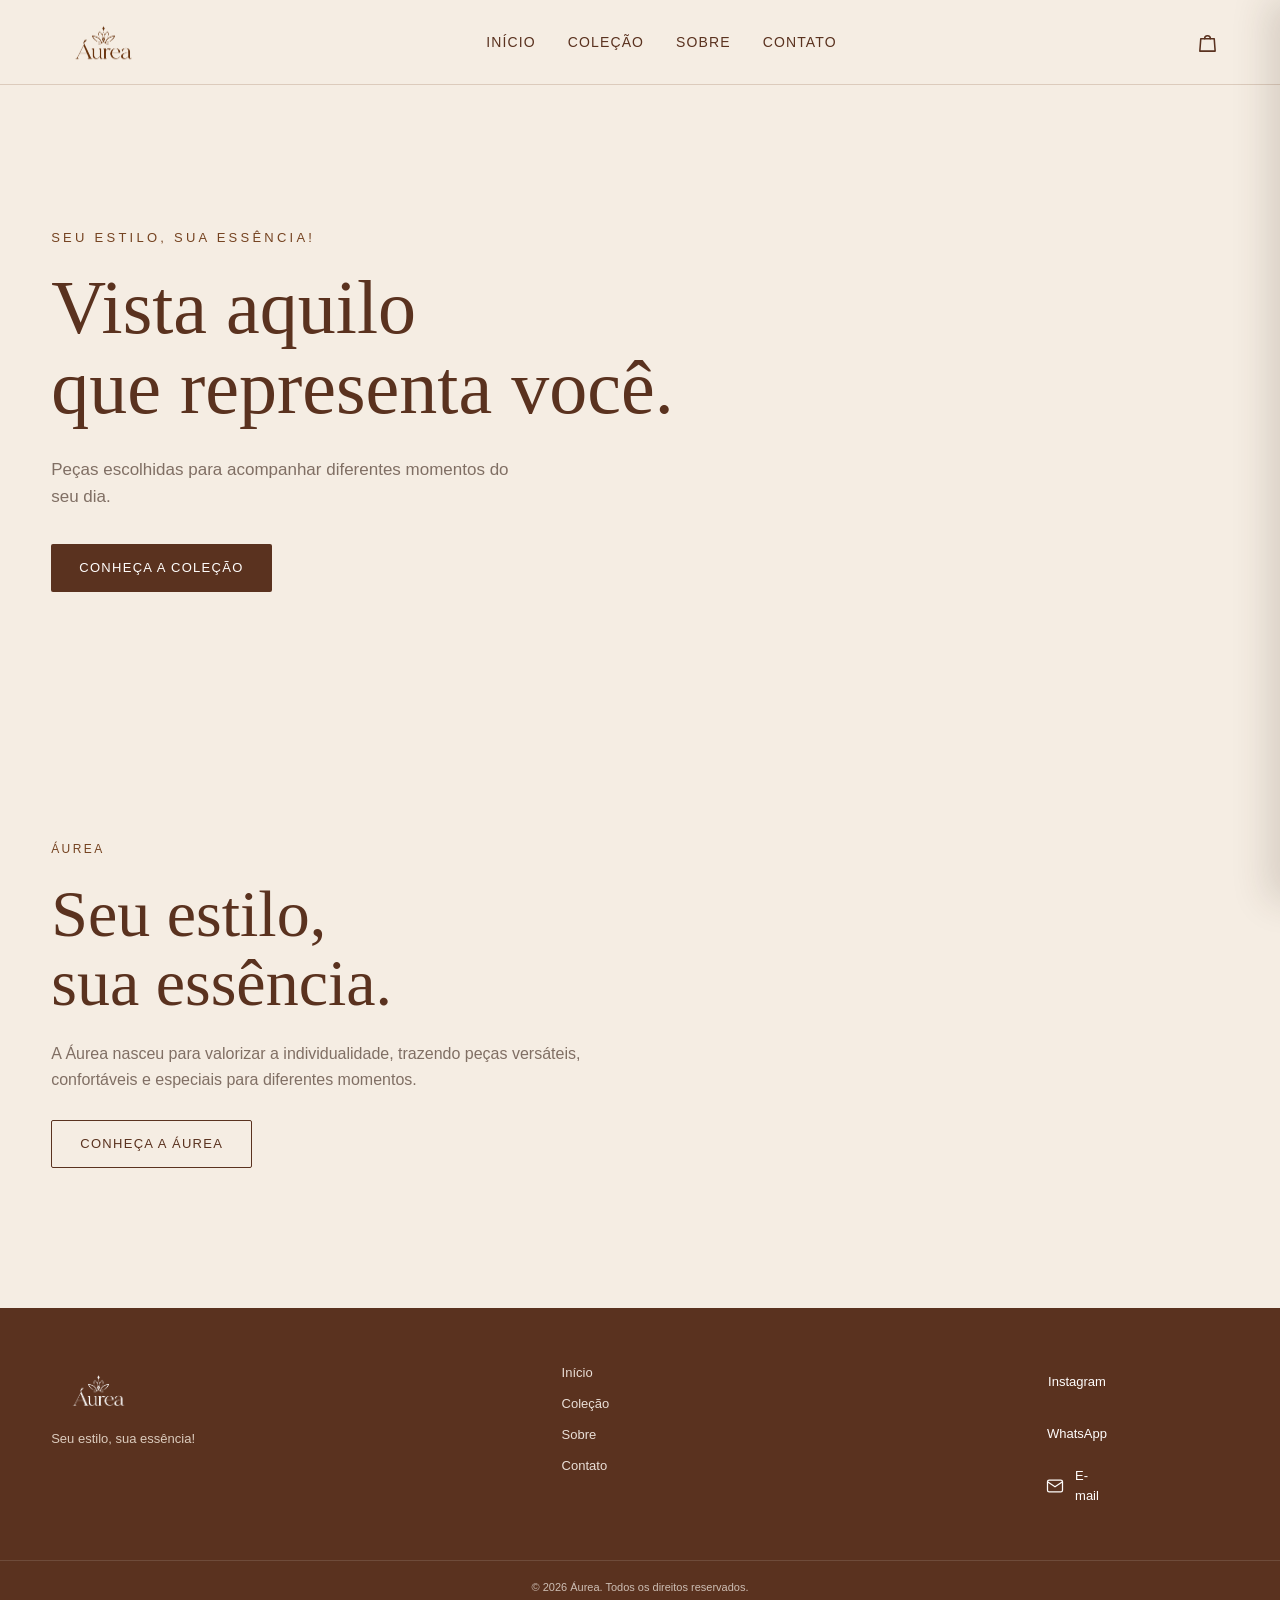
==== commit f05d26f7: "adicionando favicon" ====
--- a/index.html
+++ b/index.html
@@ -15,6 +15,7 @@
     >
 
     <link rel="stylesheet" href="css/style.css">
+    <link rel="icon" type="image/png" href="assets/images/logo/aurea-logo.png">
 </head>
 
 <body>
--- a/css/style.css
+++ b/css/style.css
@@ -3581,3 +3581,121 @@
     }
 
 }
+
+/* Eu escondo o botão antigo que finalizava direto pelo WhatsApp. */
+.produto-botao-compra {
+    display: none !important;
+}
+
+
+/* Eu organizo a escolha de pagamento no final do carrinho. */
+.carrinho-pagamento {
+    padding: 16px;
+    margin-bottom: 18px;
+    background-color: #f8f3eb;
+    border: 1px solid #e5d8c7;
+    border-radius: 12px;
+}
+
+.carrinho-pagamento h3 {
+    margin: 0 0 8px;
+    font-size: 1rem;
+}
+
+.carrinho-pagamento p {
+    margin: 0 0 12px;
+    font-size: 0.9rem;
+}
+
+.carrinho-pagamento label {
+    display: flex;
+    align-items: center;
+    gap: 8px;
+    margin-top: 10px;
+    cursor: pointer;
+}
+
+.carrinho-pagamento input {
+    accent-color: #8b7355;
+}
+
+
+/* Eu padronizo os ícones da Áurea com traços delicados. */
+.icone-aurea {
+    display: inline-block;
+    flex-shrink: 0;
+    vertical-align: middle;
+    color: var(--chocolate);
+    transition: color 0.2s ease, transform 0.2s ease;
+}
+
+button .icone-aurea,
+a .icone-aurea {
+    pointer-events: none;
+}
+
+button:hover .icone-aurea,
+a:hover .icone-aurea {
+    color: var(--caramelo);
+}
+
+.link-carrinho {
+    display: inline-flex;
+    align-items: center;
+    justify-content: center;
+    gap: 7px;
+}
+
+.icone-carrinho {
+    display: inline-flex;
+    align-items: center;
+    justify-content: center;
+}
+
+/* Eu alinho o ícone da lixeira com o texto do botão. */
+.remover-item-lateral {
+    display: inline-flex;
+    align-items: center;
+    justify-content: center;
+    gap: 6px;
+}
+
+.remover-item-lateral .icone-aurea {
+    width: 16px;
+    height: 16px;
+}
+
+
+/* Eu padronizo os ícones de contato com traços delicados da Áurea. */
+.icone-contato {
+    display: block;
+    width: 30px;
+    height: 30px;
+    margin-bottom: 18px;
+    fill: none;
+    stroke: currentColor;
+    stroke-width: 1.5;
+    stroke-linecap: round;
+    stroke-linejoin: round;
+    color: var(--chocolate);
+}
+
+/* Eu mantenho os ícones do rodapé alinhados com seus textos. */
+.footer-social a {
+    display: inline-flex;
+    align-items: center;
+    gap: 10px;
+}
+
+.footer-social .icone-contato {
+    width: 20px;
+    height: 20px;
+    margin-bottom: 0;
+    color: inherit;
+    flex-shrink: 0;
+}
+
+/* Eu realço os ícones dos cards sem fugir da paleta da marca. */
+.contato-card .icone-contato {
+    color: var(--caramelo);
+}
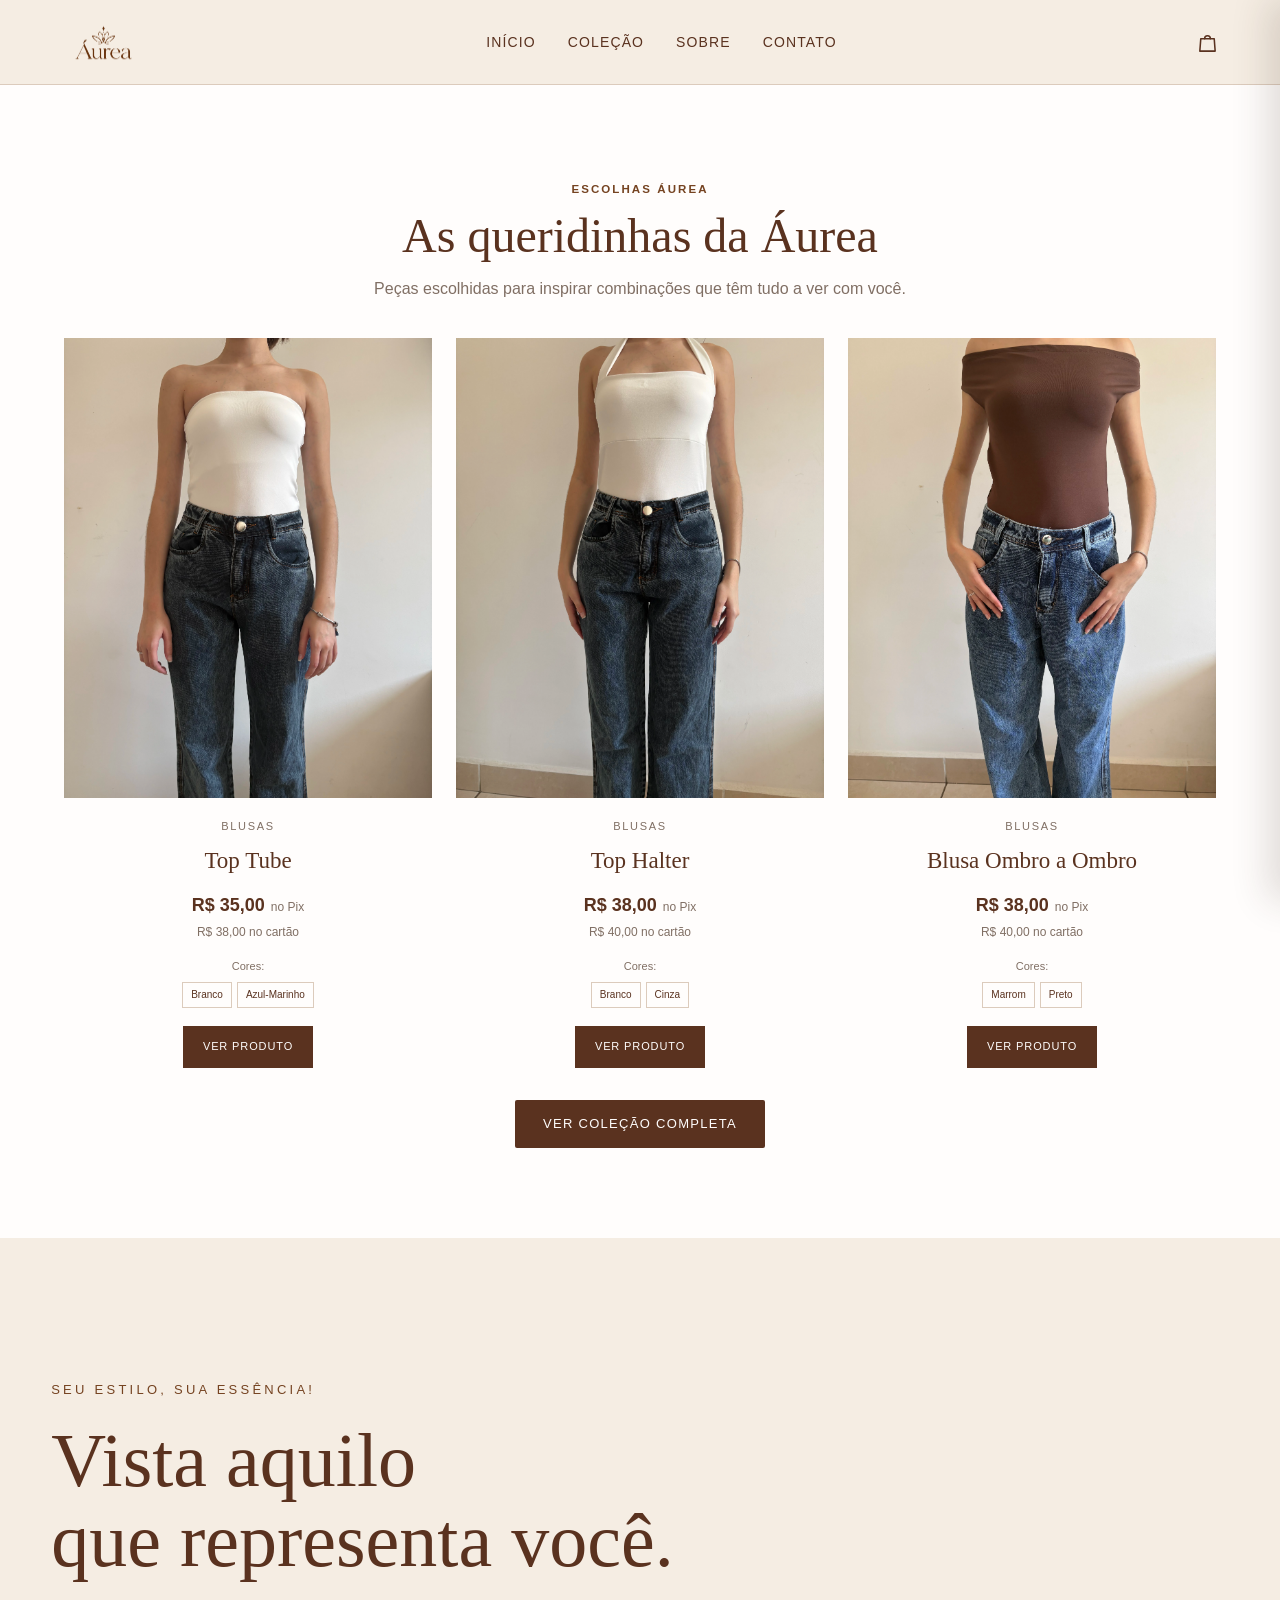
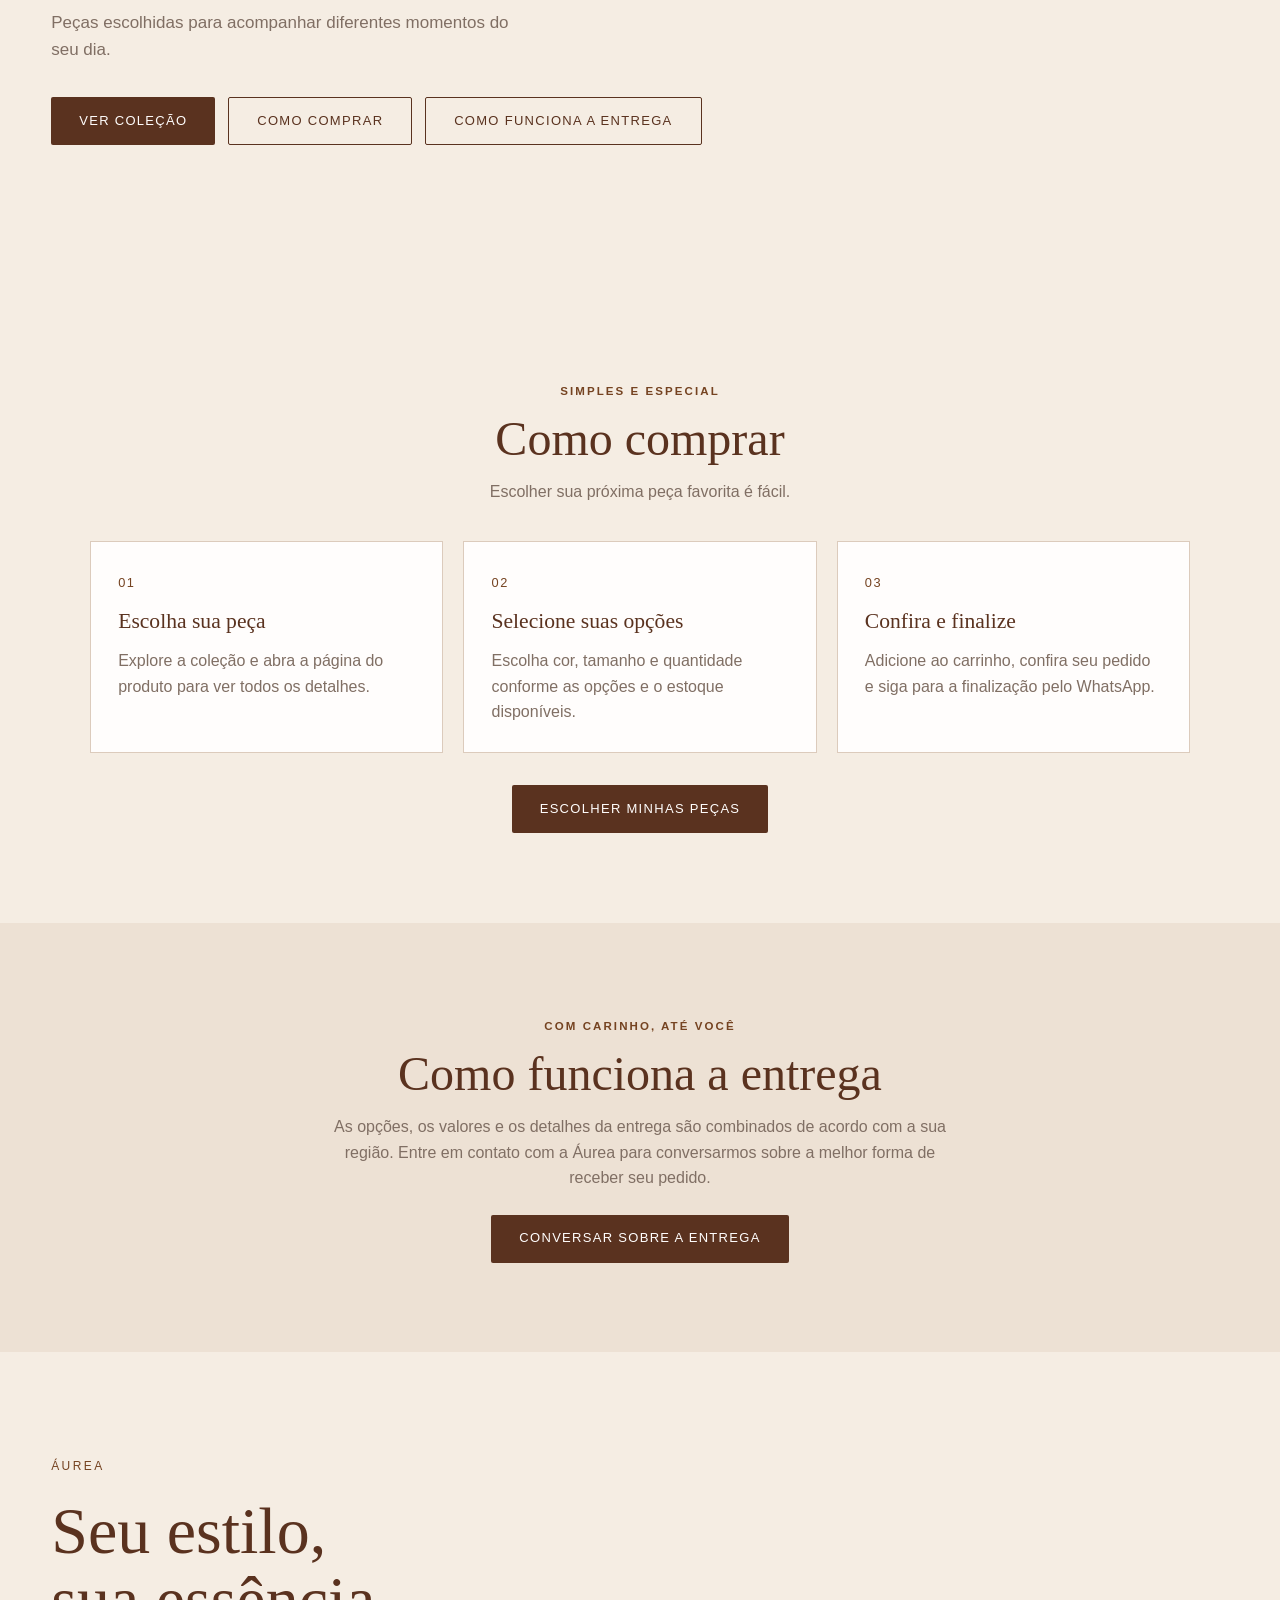
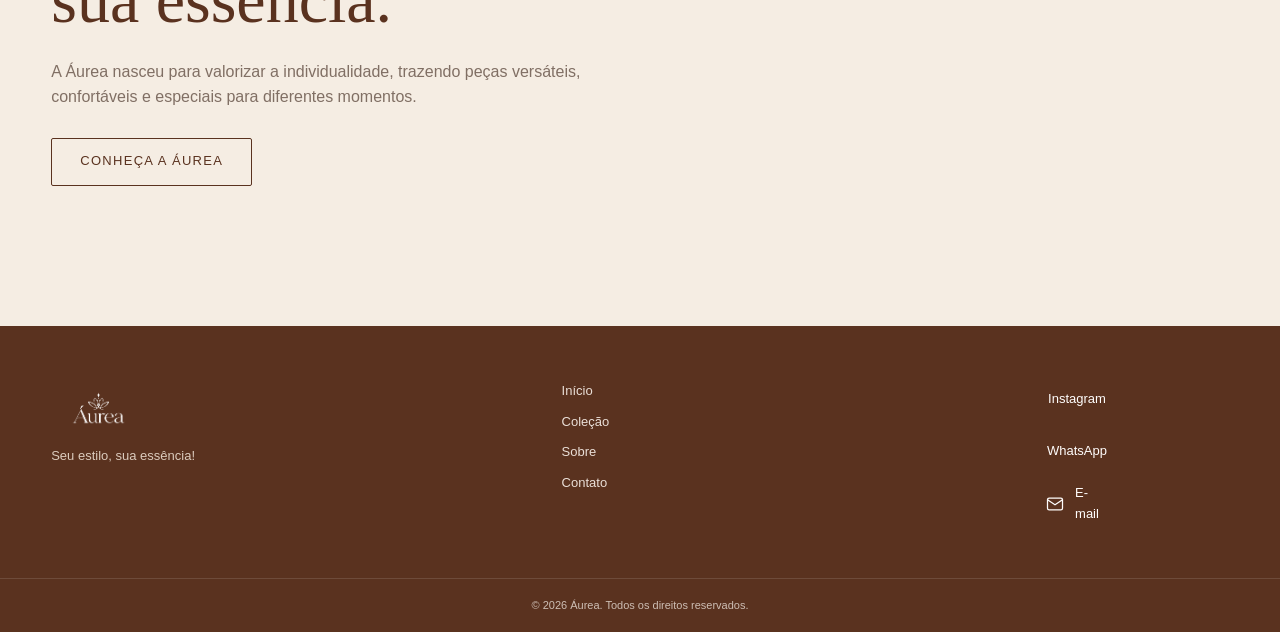
==== commit 9e607a2a: "Corrige destaques e funcionamento do site Aurea" ====
--- a/index.html
+++ b/index.html
@@ -77,6 +77,21 @@
 
     <main>
 
+        <!-- Eu apresento produtos em destaque antes do banner principal. -->
+        <section class="queridinhas secao-conteudo" aria-labelledby="titulo-queridinhas">
+            <div class="secao-cabecalho">
+                <span class="secao-eyebrow">ESCOLHAS ÁUREA</span>
+                <h2 id="titulo-queridinhas">As queridinhas da Áurea</h2>
+                <p>Peças escolhidas para inspirar combinações que têm tudo a ver com você.</p>
+            </div>
+            <div class="produtos grade-queridinhas" id="produtos-destaque" aria-live="polite">
+                <p class="mensagem-produtos">Carregando nossos destaques...</p>
+            </div>
+            <div class="secao-acoes">
+                <a href="colecao.html" class="botao-principal">Ver coleção completa</a>
+            </div>
+        </section>
+
         <!-- Eu uso esta primeira área para apresentar a identidade da Áurea. -->
         <section class="hero">
 
@@ -99,18 +114,39 @@
                 </p>
 
 
-                <!-- Eu mando a pessoa para a página exclusiva da coleção. -->
-                <a
-                    href="colecao.html"
-                    class="botao-principal"
-                >
-                    Conheça a coleção
-                </a>
-
-            </div>
-
-        </section>
-
+                <div class="hero-acoes">
+                    <a href="colecao.html" class="botao-principal">Ver coleção</a>
+                    <a href="#como-comprar" class="botao-secundario">Como comprar</a>
+                    <a href="#como-funciona-entrega" class="botao-secundario">Como funciona a entrega</a>
+                </div>
+
+            </div>
+
+        </section>
+
+
+        <section class="como-comprar secao-conteudo" id="como-comprar">
+            <div class="secao-cabecalho">
+                <span class="secao-eyebrow">SIMPLES E ESPECIAL</span>
+                <h2>Como comprar</h2>
+                <p>Escolher sua próxima peça favorita é fácil.</p>
+            </div>
+            <ol class="etapas-compra">
+                <li><span>01</span><h3>Escolha sua peça</h3><p>Explore a coleção e abra a página do produto para ver todos os detalhes.</p></li>
+                <li><span>02</span><h3>Selecione suas opções</h3><p>Escolha cor, tamanho e quantidade conforme as opções e o estoque disponíveis.</p></li>
+                <li><span>03</span><h3>Confira e finalize</h3><p>Adicione ao carrinho, confira seu pedido e siga para a finalização pelo WhatsApp.</p></li>
+            </ol>
+            <div class="secao-acoes"><a href="colecao.html" class="botao-principal">Escolher minhas peças</a></div>
+        </section>
+
+        <section class="entrega secao-conteudo" id="como-funciona-entrega">
+            <div class="entrega-conteudo">
+                <span class="secao-eyebrow">COM CARINHO, ATÉ VOCÊ</span>
+                <h2>Como funciona a entrega</h2>
+                <p>As opções, os valores e os detalhes da entrega são combinados de acordo com a sua região. Entre em contato com a Áurea para conversarmos sobre a melhor forma de receber seu pedido.</p>
+                <a class="botao-principal" href="https://wa.me/5511992958541" target="_blank" rel="noopener noreferrer">Conversar sobre a entrega</a>
+            </div>
+        </section>
 
         <!-- Eu uso esta seção para apresentar a proposta da marca. -->
         <section class="essencia">
--- a/css/style.css
+++ b/css/style.css
@@ -3699,3 +3699,78 @@
 .contato-card .icone-contato {
     color: var(--caramelo);
 }
+
+
+/* Eu mantenho os destaques e as novas seções alinhados à identidade Áurea. */
+.secao-conteudo {
+    padding: clamp(3.5rem, 7vw, 6rem) max(5%, calc((100% - 1200px) / 2));
+}
+.secao-cabecalho {
+    max-width: 720px;
+    margin: 0 auto 2.25rem;
+    text-align: center;
+}
+.secao-eyebrow {
+    display: inline-block;
+    margin-bottom: .65rem;
+    color: #754321;
+    font-size: .72rem;
+    font-weight: 700;
+    letter-spacing: .18em;
+}
+.secao-cabecalho h2, .entrega h2 {
+    margin: 0 0 .8rem;
+    color: #5A321F;
+    font-family: Georgia, "Times New Roman", serif;
+    font-size: clamp(2rem, 4vw, 3rem);
+    font-weight: 500;
+    line-height: 1.15;
+}
+.secao-cabecalho p, .entrega p {
+    margin: 0 auto;
+    max-width: 620px;
+    color: #806F64;
+}
+.queridinhas { background: #FFFDFC; }
+.grade-queridinhas {
+    display: grid !important;
+    grid-template-columns: repeat(3, minmax(0, 1fr));
+    gap: 1.5rem;
+    max-width: 1200px;
+    margin: 0 auto;
+}
+.grade-queridinhas .produto { min-width: 0; }
+.secao-acoes { display: flex; justify-content: center; margin-top: 2rem; }
+.hero-acoes { display: flex; flex-wrap: wrap; align-items: center; gap: .8rem; margin-top: 1.5rem; }
+.hero-acoes .botao-secundario { display: inline-flex; align-items: center; justify-content: center; }
+.etapas-compra {
+    display: grid;
+    grid-template-columns: repeat(3, minmax(0, 1fr));
+    gap: 1.25rem;
+    max-width: 1100px;
+    margin: 0 auto;
+    padding: 0;
+    list-style: none;
+}
+.etapas-compra li {
+    padding: 1.7rem;
+    border: 1px solid #DCCBBC;
+    background: #FFFDFC;
+}
+.etapas-compra li > span { color: #754321; font-size: .8rem; letter-spacing: .12em; }
+.etapas-compra h3 { margin: .6rem 0; color: #5A321F; font-family: Georgia, "Times New Roman", serif; font-size: 1.35rem; font-weight: 500; }
+.etapas-compra p { margin: 0; color: #806F64; }
+.entrega { background: #EDE1D4; text-align: center; }
+.entrega-conteudo { max-width: 760px; margin: 0 auto; }
+.entrega .botao-principal { display: inline-flex; margin-top: 1.5rem; }
+#como-comprar, #como-funciona-entrega { scroll-margin-top: 100px; }
+@media (max-width: 760px) {
+    .grade-queridinhas { grid-template-columns: repeat(2, minmax(0, 1fr)); gap: 1rem; }
+    .etapas-compra { grid-template-columns: 1fr; }
+    .hero-acoes { align-items: stretch; flex-direction: column; }
+    .hero-acoes a { width: 100%; text-align: center; }
+}
+@media (max-width: 480px) {
+    .grade-queridinhas { grid-template-columns: 1fr; max-width: 360px; }
+    .secao-conteudo { padding-left: 1.1rem; padding-right: 1.1rem; }
+}
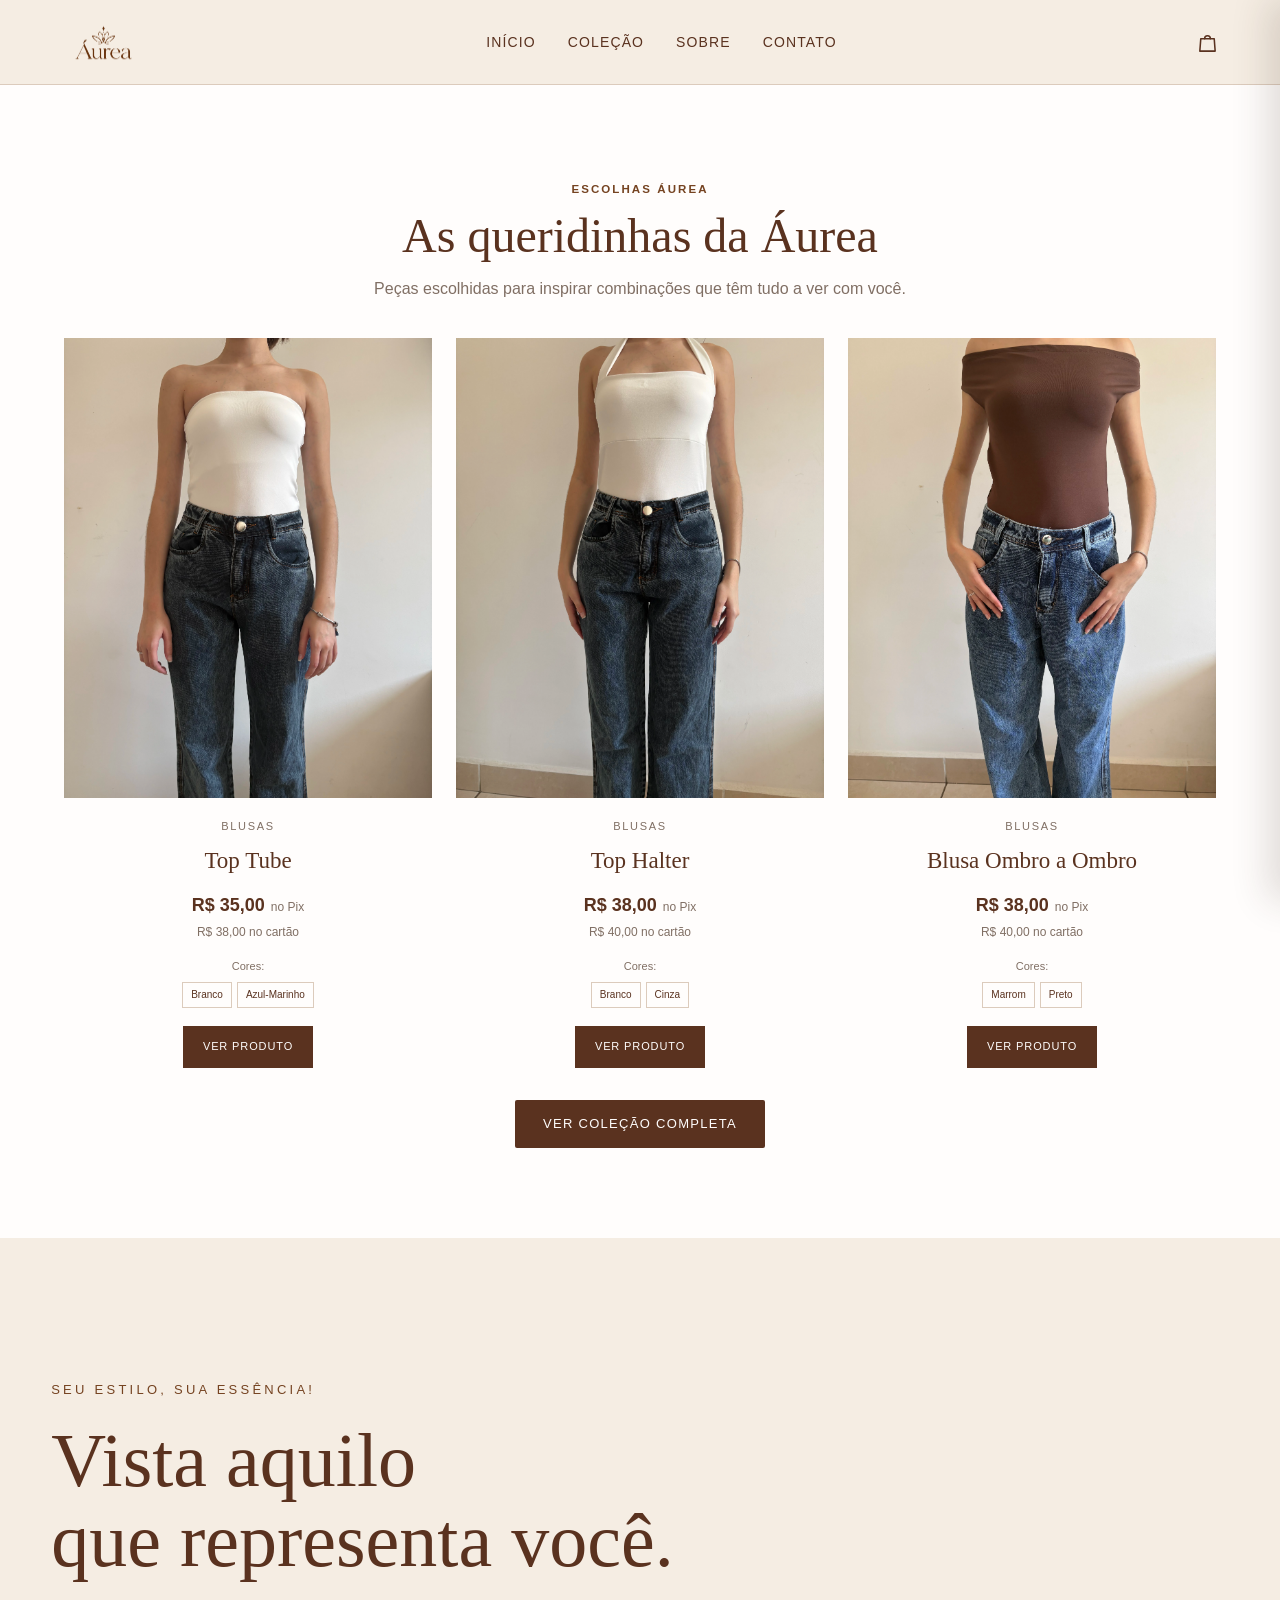
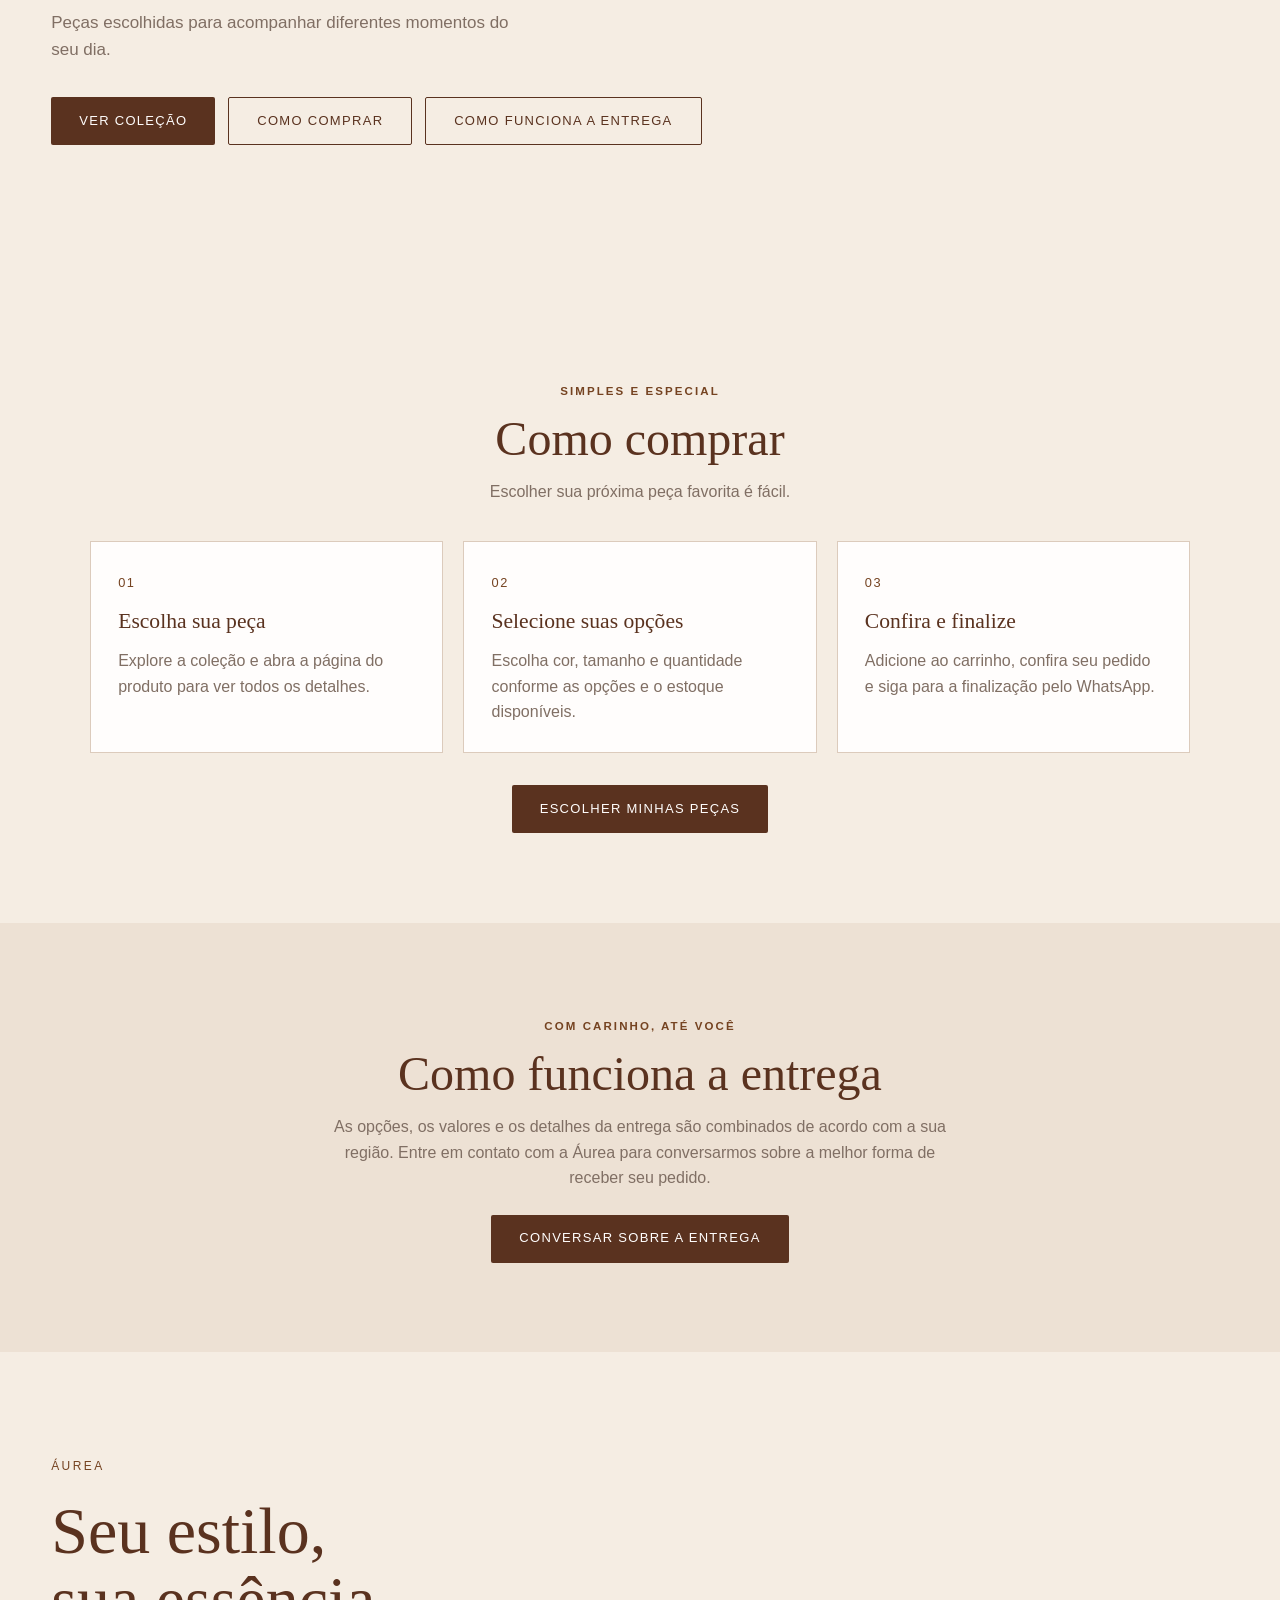
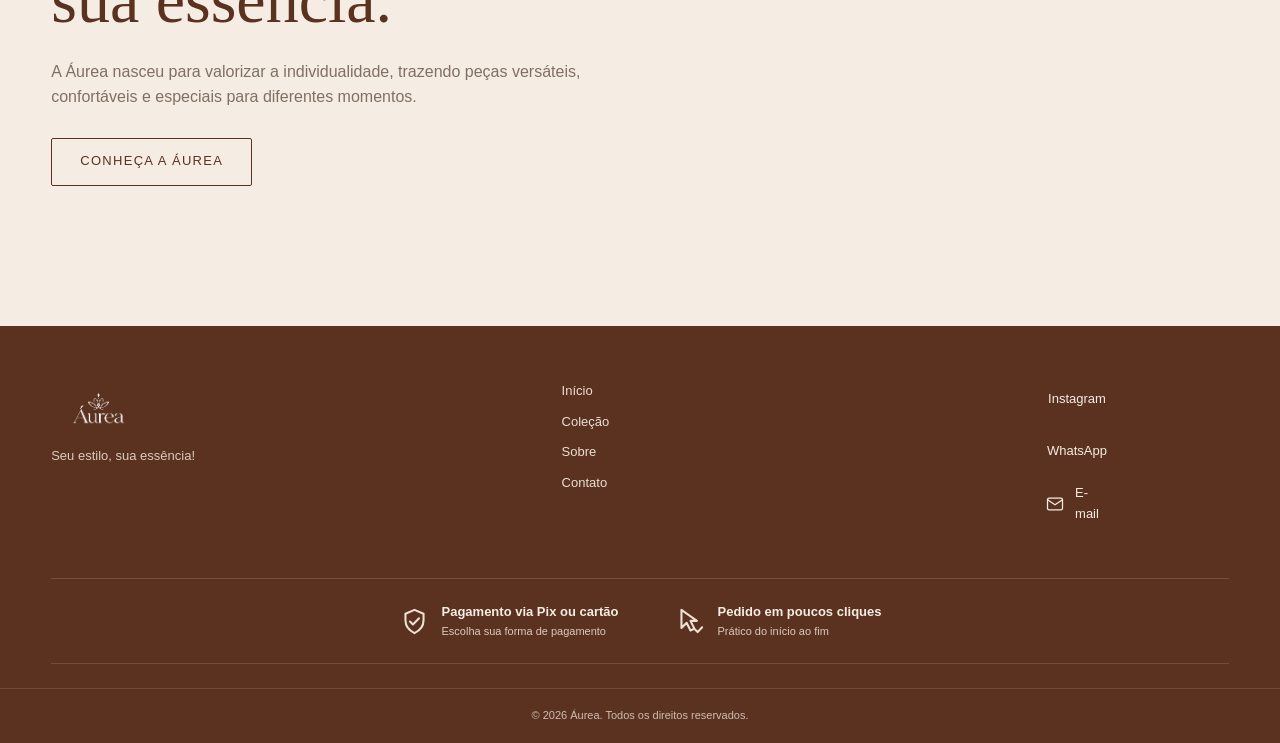
==== commit f50958d5: "criando simbolos" ====
--- a/index.html
+++ b/index.html
@@ -245,7 +245,31 @@
         </div>
 
 
-        <div class="footer-bottom">
+                <!-- Eu destaco as informações principais de compra no rodapé. -->
+        <div class="rodape-confianca" aria-label="Informações de compra">
+            <div class="selo-confianca">
+                <svg class="icone-selo-confianca" viewBox="0 0 24 24" fill="none" stroke="currentColor" stroke-width="1.6" stroke-linecap="round" stroke-linejoin="round" role="img" aria-label="Ícone de pagamento">
+                    <path d="M12 3 19 6v5c0 4.4-2.8 7.9-7 10-4.2-2.1-7-5.6-7-10V6l7-3Z"/>
+                    <path d="m8.5 12 2.3 2.3 4.7-4.8"/>
+                </svg>
+                <span class="selo-confianca-texto">
+                    <strong>Pagamento via Pix ou cartão</strong>
+                    <small>Escolha sua forma de pagamento</small>
+                </span>
+            </div>
+
+            <div class="selo-confianca">
+                <svg class="icone-selo-confianca" viewBox="0 0 24 24" fill="none" stroke="currentColor" stroke-width="1.6" stroke-linecap="round" stroke-linejoin="round" role="img" aria-label="Ícone de clique">
+                    <path d="M5 3v14l4-4 3 6 3-1.5-3-6h5L5 3Z"/>
+                    <path d="m15.5 18.2 2 2 3.5-3.7"/>
+                </svg>
+                <span class="selo-confianca-texto">
+                    <strong>Pedido em poucos cliques</strong>
+                    <small>Prático do início ao fim</small>
+                </span>
+            </div>
+        </div>
+<div class="footer-bottom">
 
             <p>
                 © 2026 Áurea. Todos os direitos reservados.
--- a/css/style.css
+++ b/css/style.css
@@ -1687,7 +1687,7 @@
 
     background: var(--chocolate);
 
-    color: var(--branco);
+    color: var(--creme);
 
     margin-top: 40px;
 
@@ -3774,3 +3774,70 @@
     .grade-queridinhas { grid-template-columns: 1fr; max-width: 360px; }
     .secao-conteudo { padding-left: 1.1rem; padding-right: 1.1rem; }
 }
+
+/* ==========================================
+   SELOS DE CONFIANÇA DO RODAPÉ
+   Eu destaco informações de compra com ícones
+   discretos que combinam com a identidade Áurea.
+   ========================================== */
+
+.rodape-confianca {
+    width: min(1180px, 92%);
+    margin: 0 auto 24px;
+    padding: 24px 0;
+    display: flex;
+    flex-wrap: wrap;
+    align-items: center;
+    justify-content: center;
+    gap: 20px 56px;
+    border-top: 1px solid rgba(255, 255, 255, 0.14);
+    border-bottom: 1px solid rgba(255, 255, 255, 0.14);
+}
+
+.selo-confianca {
+    display: flex;
+    align-items: center;
+    gap: 12px;
+    min-width: 0;
+    color: var(--creme);
+}
+
+.icone-selo-confianca {
+    width: 31px;
+    height: 31px;
+    flex: 0 0 auto;
+    color: var(--creme-escuro);
+}
+
+.selo-confianca-texto {
+    display: flex;
+    flex-direction: column;
+    gap: 3px;
+}
+
+.selo-confianca-texto strong {
+    color: var(--creme);
+    font-size: 13px;
+    font-weight: 600;
+    line-height: 1.4;
+}
+
+.selo-confianca-texto small {
+    color: #dbcbbd;
+    font-size: 11px;
+    line-height: 1.4;
+}
+
+@media (max-width: 600px) {
+    .rodape-confianca {
+        align-items: flex-start;
+        flex-direction: column;
+        gap: 18px;
+        padding: 22px 0;
+    }
+
+    .selo-confianca {
+        width: 100%;
+        max-width: 340px;
+    }
+}
